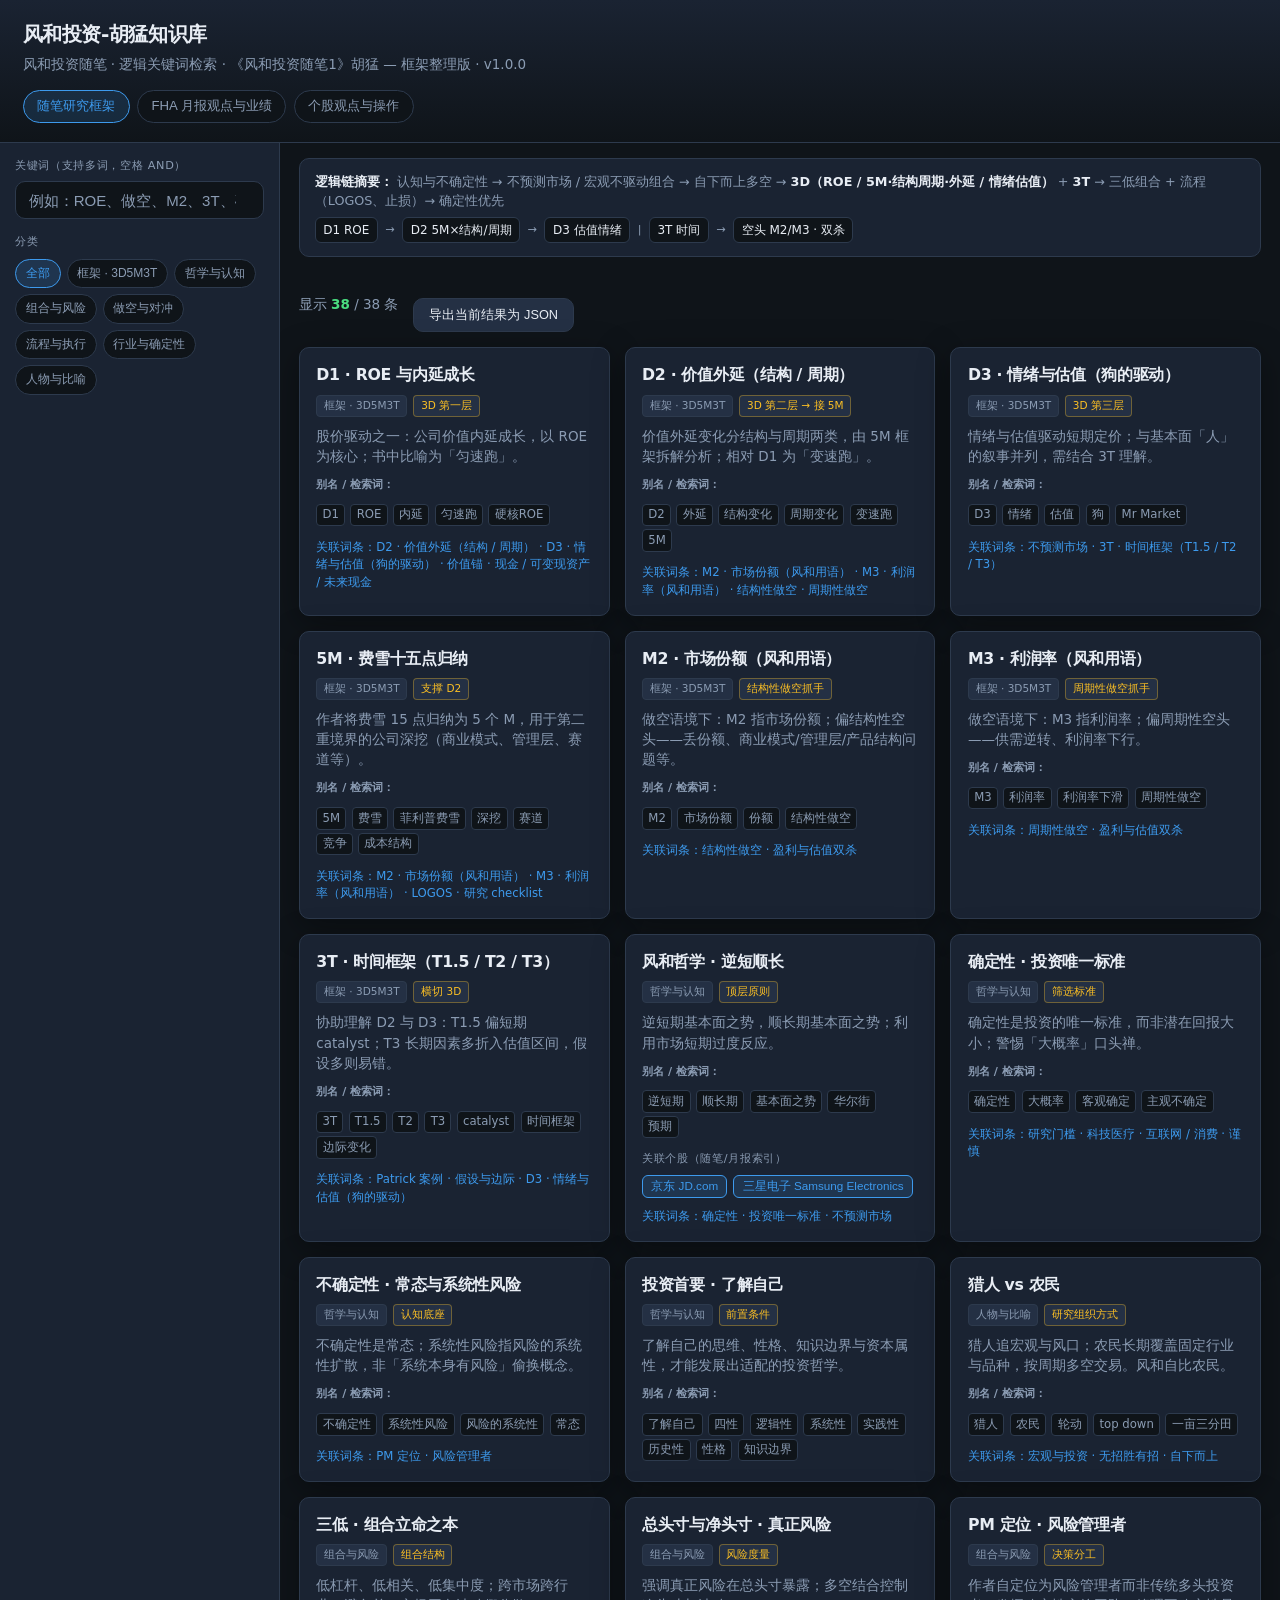
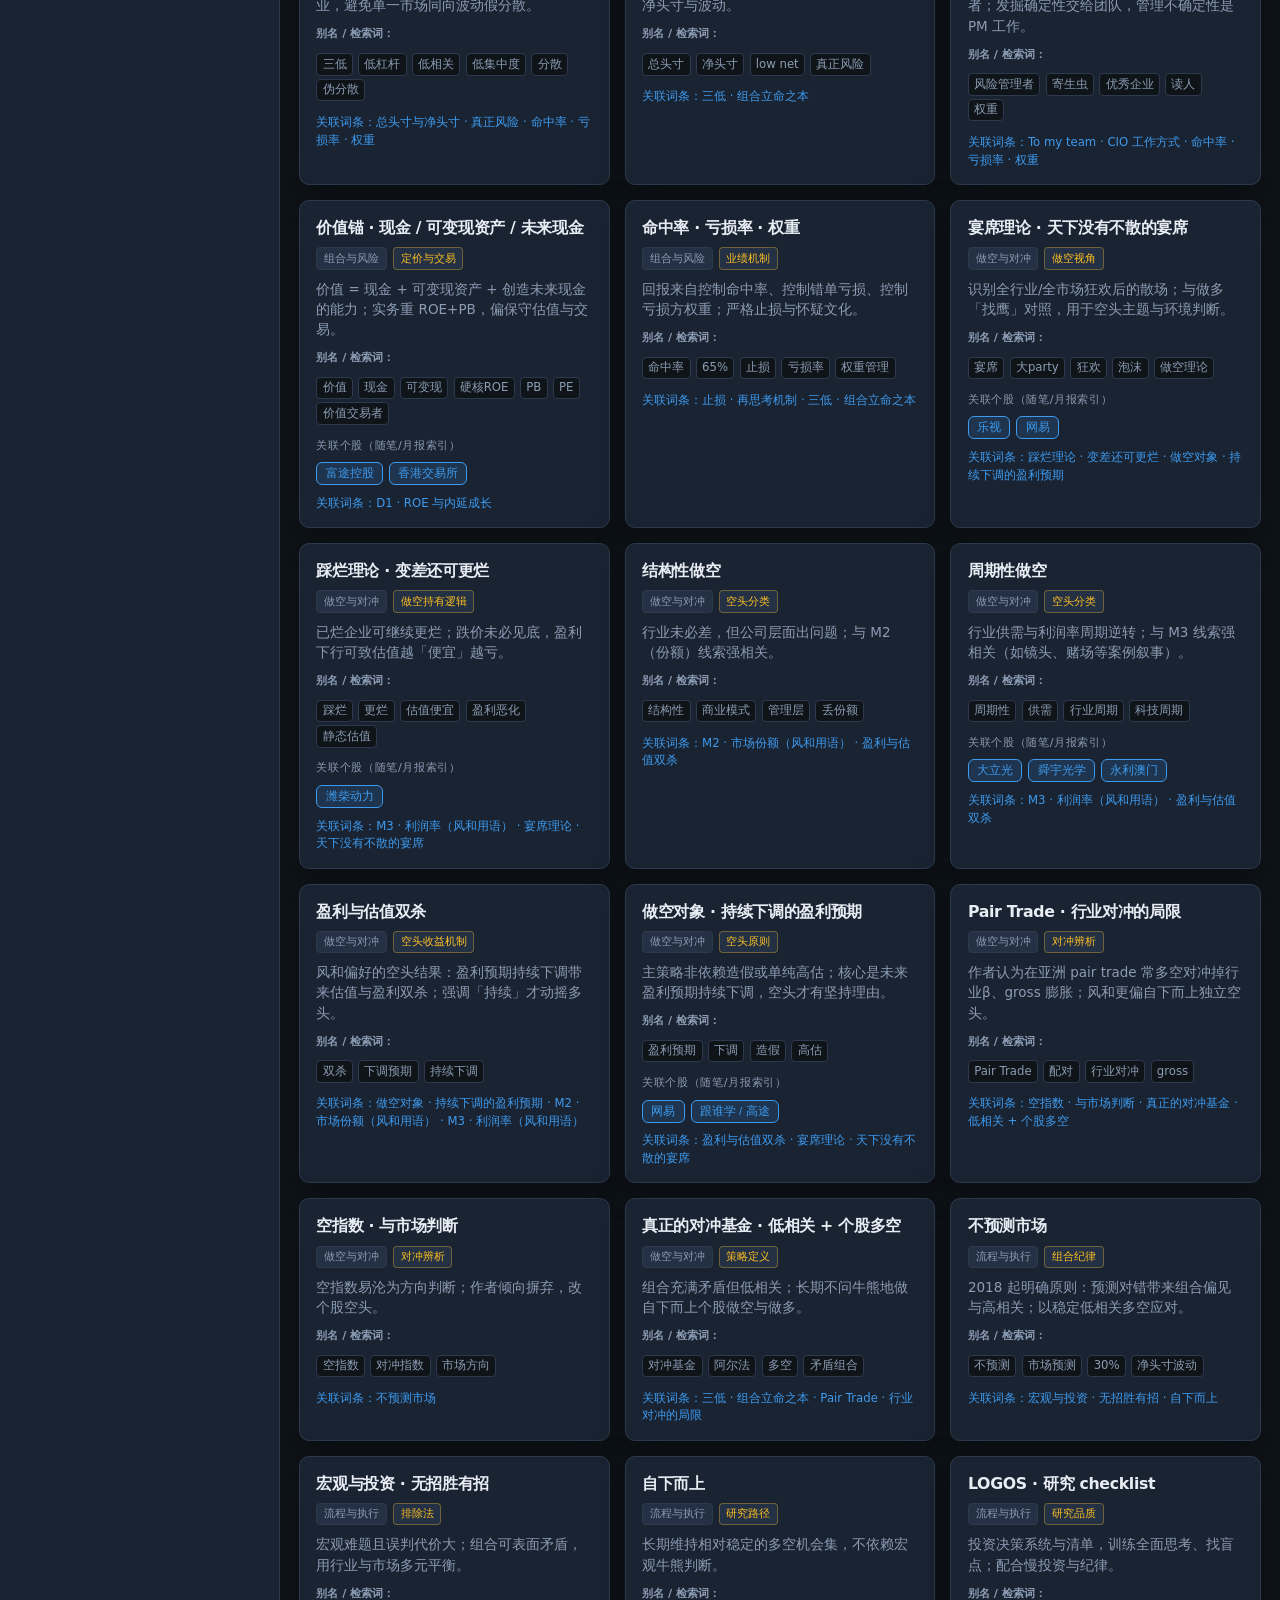
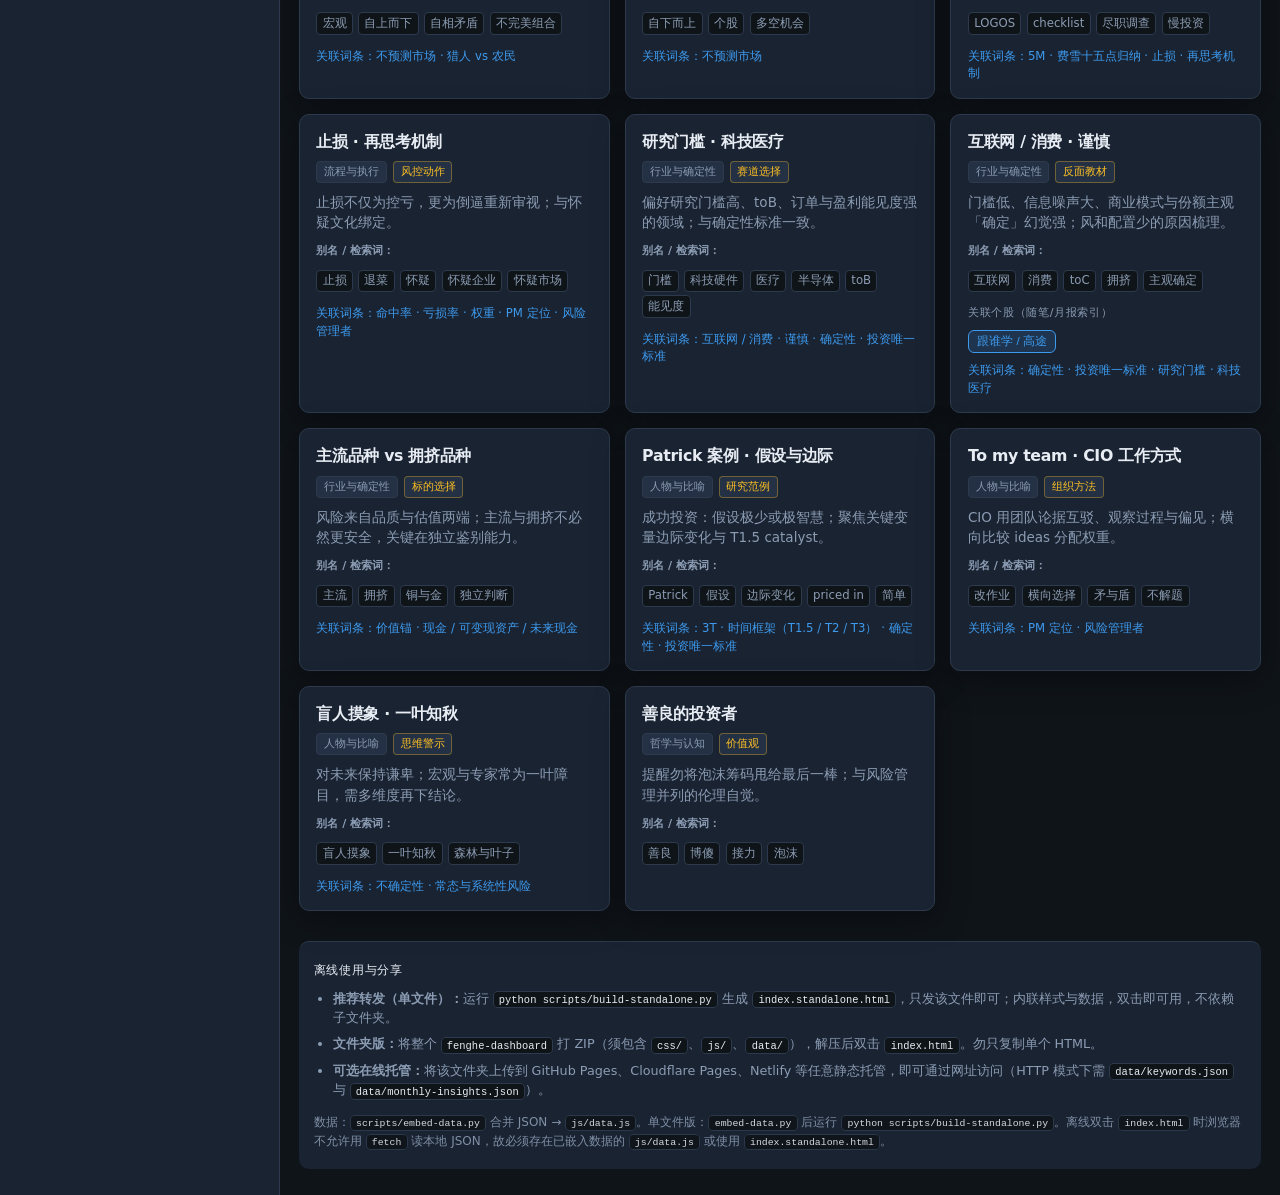
==== index.standalone.html @ e258abc2 "首次发布网页" ====
<!DOCTYPE html>
<html lang="zh-CN">
  <head>
    <meta charset="utf-8" />
    <meta name="viewport" content="width=device-width, initial-scale=1" />
    <title>风和投资-胡猛知识库</title>
    <style id="kb-critical-fallback">
      /* 不依赖 dashboard.css：资源缺失时仍能显示告警 */
      #kb-asset-warning {
        display: none;
        box-sizing: border-box;
        margin: 0;
        padding: 12px 16px;
        background: #fef2f2;
        border-bottom: 2px solid #ef4444;
        color: #111;
        font: 14px/1.55 system-ui, -apple-system, sans-serif;
      }
      #kb-asset-warning.show {
        display: block;
      }
      #kb-asset-warning code {
        background: #fee2e2;
        padding: 0 4px;
        border-radius: 3px;
        font-size: 0.92em;
      }
    </style>
    <style>
:root {
  --bg: #0f1419;
  --surface: #1a2332;
  --surface2: #243044;
  --border: #2d3a4d;
  --text: #e8edf4;
  --muted: #8b9cb3;
  --accent: #3d9aed;
  --accent-dim: rgba(61, 154, 237, 0.15);
  --good: #4ade80;
  --warn: #fbbf24;
  --font: "Segoe UI", system-ui, -apple-system, sans-serif;
  --radius: 10px;
  --shadow: 0 8px 32px rgba(0, 0, 0, 0.35);
}

*,
*::before,
*::after {
  box-sizing: border-box;
}

html {
  font-size: 15px;
}

body {
  margin: 0;
  min-height: 100vh;
  font-family: var(--font);
  background: var(--bg);
  color: var(--text);
  line-height: 1.5;
}

a {
  color: var(--accent);
  text-decoration: none;
}
a:hover {
  text-decoration: underline;
}

.hidden {
  display: none !important;
}

.app-header {
  padding: 1.25rem 1.5rem;
  border-bottom: 1px solid var(--border);
  background: linear-gradient(180deg, var(--surface) 0%, var(--bg) 100%);
}

.app-header h1 {
  margin: 0 0 0.35rem;
  font-size: 1.35rem;
  font-weight: 600;
  letter-spacing: -0.02em;
}

.app-header .subtitle {
  margin: 0;
  font-size: 0.9rem;
  color: var(--muted);
}

.view-tabs {
  display: flex;
  flex-wrap: wrap;
  gap: 0.5rem;
  margin-top: 1rem;
}

.view-tab {
  padding: 0.45rem 0.9rem;
  font-size: 0.88rem;
  border-radius: 999px;
  border: 1px solid var(--border);
  background: var(--bg);
  color: var(--muted);
  cursor: pointer;
  transition: border-color 0.15s, color 0.15s, background 0.15s;
}

.view-tab:hover {
  border-color: var(--accent);
  color: var(--text);
}

.view-tab.active {
  background: var(--accent-dim);
  border-color: var(--accent);
  color: var(--accent);
}

.layout {
  display: grid;
  grid-template-columns: minmax(240px, 280px) 1fr;
  grid-template-rows: auto 1fr;
  min-height: calc(100vh - 88px);
}

@media (max-width: 900px) {
  .layout {
    grid-template-columns: 1fr;
  }
}

.sidebar {
  padding: 1rem 1rem 1.5rem;
  border-right: 1px solid var(--border);
  background: var(--surface);
}

@media (max-width: 900px) {
  .sidebar {
    border-right: none;
    border-bottom: 1px solid var(--border);
  }
}

.search-wrap {
  margin-bottom: 1rem;
}

.search-wrap label {
  display: block;
  font-size: 0.75rem;
  text-transform: uppercase;
  letter-spacing: 0.06em;
  color: var(--muted);
  margin-bottom: 0.4rem;
}

input[type="search"] {
  width: 100%;
  padding: 0.65rem 0.85rem;
  border-radius: var(--radius);
  border: 1px solid var(--border);
  background: var(--bg);
  color: var(--text);
  font-size: 1rem;
}

input[type="search"]::placeholder {
  color: var(--muted);
}

input[type="search"]:focus {
  outline: none;
  border-color: var(--accent);
  box-shadow: 0 0 0 3px var(--accent-dim);
}

.category-label {
  font-size: 0.75rem;
  text-transform: uppercase;
  letter-spacing: 0.06em;
  color: var(--muted);
  margin: 0.5rem 0 0.5rem;
}

.category-chips {
  display: flex;
  flex-wrap: wrap;
  gap: 0.4rem;
}

.chip {
  display: inline-flex;
  align-items: center;
  padding: 0.35rem 0.65rem;
  border-radius: 999px;
  font-size: 0.8rem;
  border: 1px solid var(--border);
  background: var(--bg);
  color: var(--muted);
  cursor: pointer;
  transition: background 0.15s, border-color 0.15s, color 0.15s;
}

.chip:hover {
  border-color: var(--accent);
  color: var(--text);
}

.chip.active {
  background: var(--accent-dim);
  border-color: var(--accent);
  color: var(--accent);
}

.main {
  padding: 1rem 1.25rem 2rem;
  overflow: auto;
}

.logic-strip {
  margin-bottom: 1.25rem;
  padding: 0.85rem 1rem;
  background: var(--surface);
  border: 1px solid var(--border);
  border-radius: var(--radius);
  font-size: 0.85rem;
  color: var(--muted);
}

.logic-strip strong {
  color: var(--text);
  font-weight: 600;
}

.logic-flow {
  display: flex;
  flex-wrap: wrap;
  align-items: center;
  gap: 0.35rem 0.5rem;
  margin-top: 0.5rem;
}

.logic-flow .flow-item {
  padding: 0.2rem 0.5rem;
  background: var(--bg);
  border-radius: 6px;
  font-size: 0.8rem;
  color: var(--text);
  border: 1px solid var(--border);
}

.logic-flow .arrow {
  color: var(--muted);
  font-size: 0.75rem;
}

.stats-bar {
  display: flex;
  flex-wrap: wrap;
  gap: 1rem;
  align-items: center;
  margin-bottom: 1rem;
  font-size: 0.9rem;
  color: var(--muted);
}

.stats-bar .count {
  color: var(--good);
  font-weight: 600;
}

.card-grid {
  display: grid;
  grid-template-columns: repeat(auto-fill, minmax(300px, 1fr));
  gap: 1rem;
}

.card {
  background: var(--surface);
  border: 1px solid var(--border);
  border-radius: var(--radius);
  padding: 1rem 1.1rem;
  box-shadow: var(--shadow);
  transition: border-color 0.15s;
}

.card:hover {
  border-color: #3d4f66;
}

.card h2 {
  margin: 0 0 0.5rem;
  font-size: 1.05rem;
  font-weight: 600;
  letter-spacing: -0.02em;
}

.card .meta-row {
  display: flex;
  flex-wrap: wrap;
  gap: 0.4rem;
  margin-bottom: 0.6rem;
}

.badge {
  font-size: 0.7rem;
  padding: 0.15rem 0.45rem;
  border-radius: 4px;
  background: var(--surface2);
  color: var(--muted);
  border: 1px solid var(--border);
}

.badge.logic {
  color: var(--warn);
  border-color: rgba(251, 191, 36, 0.35);
}

.card p.summary {
  margin: 0;
  font-size: 0.9rem;
  color: var(--muted);
}

.card .aliases {
  margin-top: 0.65rem;
  font-size: 0.78rem;
  color: var(--muted);
}

.card .aliases span {
  display: inline-block;
  margin-right: 0.35rem;
  margin-bottom: 0.2rem;
  padding: 0.1rem 0.35rem;
  background: var(--bg);
  border-radius: 4px;
  border: 1px solid var(--border);
}

.card .see-also {
  margin-top: 0.65rem;
  font-size: 0.78rem;
  color: var(--accent);
}

.card mark {
  background: rgba(61, 154, 237, 0.35);
  color: inherit;
  padding: 0 0.1rem;
}

.empty-state {
  padding: 2rem;
  text-align: center;
  color: var(--muted);
  border: 1px dashed var(--border);
  border-radius: var(--radius);
}

.footer-actions {
  margin-top: 1.5rem;
  display: flex;
  flex-wrap: wrap;
  gap: 0.75rem;
  align-items: center;
}

button.export {
  padding: 0.5rem 1rem;
  font-size: 0.85rem;
  border-radius: var(--radius);
  border: 1px solid var(--border);
  background: var(--surface2);
  color: var(--text);
  cursor: pointer;
}

button.export:hover {
  border-color: var(--accent);
  color: var(--accent);
}

.site-footer {
  margin-top: 2rem;
  padding: 1.25rem 1rem;
  border-top: 1px solid var(--border);
  border-radius: var(--radius);
  background: var(--surface);
  font-size: 0.85rem;
  color: var(--muted);
}

.site-footer-title {
  margin: 0 0 0.65rem;
  font-size: 0.8rem;
  text-transform: uppercase;
  letter-spacing: 0.06em;
  color: var(--text);
}

.site-footer-list {
  margin: 0 0 0.85rem;
  padding-left: 1.25rem;
}

.site-footer-list li {
  margin-bottom: 0.45rem;
}

.site-footer code {
  font-size: 0.82em;
  padding: 0.1rem 0.35rem;
  background: var(--bg);
  border-radius: 4px;
  border: 1px solid var(--border);
  color: var(--text);
}

.site-footer-meta {
  margin: 0;
  font-size: 0.8rem;
  opacity: 0.9;
}

.monthly-intro {
  margin-bottom: 1rem;
  padding: 1rem 1.1rem;
  background: var(--surface);
  border: 1px solid var(--border);
  border-radius: var(--radius);
  font-size: 0.9rem;
  color: var(--muted);
}

.monthly-intro-lead {
  margin: 0 0 0.5rem;
  color: var(--text);
}

.monthly-intro-note {
  margin: 0;
  font-size: 0.85rem;
}

.monthly-table-wrap {
  overflow-x: auto;
  margin-bottom: 1rem;
  border-radius: var(--radius);
  border: 1px solid var(--border);
}

.monthly-table {
  width: 100%;
  border-collapse: collapse;
  font-size: 0.82rem;
}

.monthly-table th,
.monthly-table td {
  padding: 0.5rem 0.65rem;
  text-align: right;
  border-bottom: 1px solid var(--border);
}

.monthly-table th:first-child,
.monthly-table td:first-child {
  text-align: left;
}

.monthly-table thead th {
  background: var(--surface2);
  color: var(--muted);
  font-weight: 600;
}

.monthly-table tbody tr:hover {
  background: rgba(61, 154, 237, 0.06);
}

.monthly-metrics .badge {
  font-size: 0.72rem;
}

.monthly-themes {
  margin: 0;
  padding-left: 1.2rem;
  font-size: 0.88rem;
  color: var(--muted);
}

.monthly-themes li {
  margin-bottom: 0.35rem;
}

.bridge-row {
  display: flex;
  flex-wrap: wrap;
  gap: 0.4rem;
}

.bridge-chip {
  padding: 0.25rem 0.55rem;
  font-size: 0.78rem;
  border-radius: 999px;
  border: 1px dashed var(--border);
  background: var(--bg);
  color: var(--accent);
  cursor: pointer;
}

.bridge-chip:hover {
  border-color: var(--accent);
  border-style: solid;
}

.muted {
  color: var(--muted);
}

.stock-list {
  display: flex;
  flex-direction: column;
  gap: 0.35rem;
  max-height: min(70vh, 520px);
  overflow-y: auto;
  padding-right: 0.25rem;
}

.stock-list-item {
  display: flex;
  justify-content: space-between;
  align-items: center;
  width: 100%;
  text-align: left;
  padding: 0.5rem 0.65rem;
  border-radius: var(--radius);
  border: 1px solid var(--border);
  background: var(--bg);
  color: var(--text);
  font-size: 0.86rem;
  cursor: pointer;
  transition: border-color 0.15s, background 0.15s;
}

.stock-list-item:hover {
  border-color: var(--accent);
}

.stock-list-item-active {
  border-color: var(--accent);
  background: var(--accent-dim);
}

.stock-list-name {
  font-weight: 500;
}

.stock-list-meta {
  font-size: 0.75rem;
  color: var(--muted);
}

.stock-mini-row {
  display: flex;
  flex-wrap: wrap;
  gap: 0.4rem;
}

.stock-mini-chip {
  padding: 0.2rem 0.5rem;
  font-size: 0.78rem;
  border-radius: 6px;
  border: 1px solid var(--border);
  background: var(--surface2);
  color: var(--good);
  cursor: pointer;
}

.stock-mini-chip:hover {
  border-color: var(--good);
}

.stock-detail {
  margin-top: 0.5rem;
}

.stock-detail-head {
  margin-bottom: 1rem;
}

.stock-detail-title {
  margin: 0 0 0.35rem;
  font-size: 1.2rem;
}

.stock-detail-sub {
  margin: 0.15rem 0;
  font-size: 0.85rem;
}

.stock-timeline-table td {
  vertical-align: top;
}

.stock-td-quote {
  text-align: left;
  max-width: 32rem;
  vertical-align: top;
}

.stock-quote {
  margin: 0;
  padding: 0.35rem 0 0.35rem 0.75rem;
  border-left: 3px solid var(--accent);
  font-size: 0.88rem;
  line-height: 1.55;
  color: var(--text);
}

.stance-tag {
  font-size: 0.72rem;
  padding: 0.15rem 0.4rem;
  border-radius: 4px;
  text-transform: lowercase;
}

.stance-long {
  background: rgba(74, 222, 128, 0.12);
  color: var(--good);
  border: 1px solid rgba(74, 222, 128, 0.35);
}

.stance-short {
  background: rgba(248, 113, 113, 0.12);
  color: #f87171;
  border: 1px solid rgba(248, 113, 113, 0.35);
}

.stance-other {
  background: var(--surface2);
  color: var(--muted);
  border: 1px solid var(--border);
}

button.linkish {
  background: none;
  border: none;
  padding: 0;
  color: var(--accent);
  cursor: pointer;
  font-size: inherit;
  text-decoration: underline;
  text-underline-offset: 2px;
}

button.linkish:hover {
  color: var(--text);
}

/* 月报：MTD / YTD 图表 */
.monthly-chart-wrap {
  margin: 1rem 0 1.25rem;
  padding: 1rem 1.1rem;
  border-radius: 10px;
  border: 1px solid var(--border);
  background: var(--surface2);
}

.chart-section .chart-title {
  margin: 0 0 0.5rem;
  font-size: 0.92rem;
  font-weight: 600;
  color: var(--text);
}

.chart-section .chart-title:not(:first-child) {
  margin-top: 1.25rem;
}

.mtd-highlight-strip {
  display: flex;
  flex-wrap: wrap;
  gap: 0.65rem 1.25rem;
  font-size: 0.8rem;
  color: var(--muted);
  margin-bottom: 0.65rem;
}

.mtd-highlight-strip strong {
  color: var(--text);
  font-weight: 600;
}

.mtd-chart-row {
  display: flex;
  align-items: flex-end;
  gap: 4px;
  min-height: 120px;
  padding: 0.25rem 0;
}

.mtd-bar-col {
  flex: 1;
  min-width: 0;
  display: flex;
  flex-direction: column;
  align-items: center;
  gap: 0.35rem;
}

.mtd-bar-inner {
  width: 100%;
  max-width: 22px;
  height: 88px;
  margin: 0 auto;
  display: flex;
  flex-direction: column;
  justify-content: flex-end;
  border-radius: 4px;
  background: var(--surface);
  border: 1px solid var(--border);
}

.mtd-bar {
  width: 100%;
  min-height: 2px;
  border-radius: 3px;
}

.mtd-bar.pos {
  background: linear-gradient(180deg, var(--good), rgba(74, 222, 128, 0.55));
}

.mtd-bar.neg {
  background: linear-gradient(180deg, #f87171, rgba(248, 113, 113, 0.55));
}

.mtd-bar-label {
  font-size: 0.65rem;
  color: var(--muted);
  text-align: center;
  line-height: 1.2;
}

.ytd-chart-svg-wrap {
  margin-top: 0.35rem;
}

.ytd-svg {
  width: 100%;
  height: 72px;
  display: block;
}

.ytd-x-labels {
  display: flex;
  justify-content: space-between;
  gap: 0.15rem;
  font-size: 0.62rem;
  color: var(--muted);
  margin-top: 0.25rem;
}

.ytd-x-labels span {
  flex: 1;
  min-width: 0;
  text-align: center;
  overflow: hidden;
  text-overflow: ellipsis;
}

/* 随笔卡片 → 个股 */
.fw-stock-chip {
  padding: 0.2rem 0.55rem;
  font-size: 0.78rem;
  border-radius: 6px;
  border: 1px solid var(--accent);
  background: var(--accent-dim);
  color: var(--accent);
  cursor: pointer;
}

.fw-stock-chip:hover {
  border-color: var(--text);
  color: var(--text);
}

/* 个股表 → 框架词条 */
.kw-open-chip {
  display: inline-block;
  margin: 0.15rem 0.35rem 0 0;
  padding: 0.12rem 0.45rem;
  font-size: 0.72rem;
  border-radius: 4px;
  border: 1px solid var(--border);
  background: var(--surface);
  color: var(--accent);
  cursor: pointer;
}

.kw-open-chip:hover {
  border-color: var(--accent);
}

.stock-td-kw {
  max-width: 14rem;
  vertical-align: top;
}

</style>
  </head>
  <body>
    <div id="kb-asset-warning" role="alert" hidden>
      <strong>无法加载样式或数据。</strong>
      常见原因：① 只复制了单个 HTML，未带上同级的 <code>css/</code>、<code>js/</code> 文件夹；② ZIP 未完整解压或路径被移动。
      请把<strong>整个</strong>知识库文件夹解压到本地，再双击其中的 <code>index.html</code>。
      若需「单文件」转发，请使用同目录下的 <code>index.standalone.html</code>（生成方式见页脚说明）。
    </div>
    <header class="app-header">
      <h1 id="meta-title">风和投资-胡猛知识库</h1>
      <p class="subtitle" id="meta-subtitle"></p>
      <nav class="view-tabs" id="view-tabs" aria-label="视图切换">
        <button type="button" class="view-tab active" data-view="framework" aria-selected="true">
          随笔研究框架
        </button>
        <button type="button" class="view-tab" data-view="monthly" aria-selected="false">
          FHA 月报观点与业绩
        </button>
        <button type="button" class="view-tab" data-view="stocks" aria-selected="false">
          个股观点与操作
        </button>
      </nav>
    </header>

    <div class="layout">
      <aside class="sidebar" id="sidebar-framework" aria-label="框架筛选">
        <div class="search-wrap">
          <label for="search">关键词（支持多词，空格 AND）</label>
          <input
            id="search"
            type="search"
            placeholder="例如：ROE、做空、M2、3T、确定性…"
            autocomplete="off"
          />
        </div>
        <p class="category-label">分类</p>
        <div id="category-chips" class="category-chips"></div>
      </aside>

      <aside class="sidebar hidden" id="sidebar-monthly" aria-label="月报筛选">
        <div class="search-wrap">
          <label for="search-monthly">检索月报（观点 / 业绩 / 对照标签）</label>
          <input
            id="search-monthly"
            type="search"
            placeholder="例如：止损、AI、gross、3D、恒瑞…"
            autocomplete="off"
          />
        </div>
        <p class="category-label">年份</p>
        <div id="year-chips" class="category-chips"></div>
      </aside>

      <aside class="sidebar hidden" id="sidebar-stocks" aria-label="个股筛选">
        <div class="search-wrap">
          <label for="search-stock">检索个股（名称 / 代码 / 别名）</label>
          <input
            id="search-stock"
            type="search"
            placeholder="例如：恒瑞、三星、600276、ALGN…"
            autocomplete="off"
          />
        </div>
        <p class="category-label">标的列表</p>
        <div id="stock-list" class="stock-list" role="listbox" aria-label="个股列表"></div>
      </aside>

      <main class="main">
        <div id="panel-framework">
        <div class="logic-strip" role="region" aria-label="逻辑链摘要">
          <strong>逻辑链摘要：</strong>
          认知与不确定性 → 不预测市场 / 宏观不驱动组合 → 自下而上多空 →
          <strong>3D（ROE / 5M·结构周期·外延 / 情绪估值）</strong> +
          <strong>3T</strong> → 三低组合 + 流程（LOGOS、止损）→ 确定性优先
          <div class="logic-flow" aria-hidden="true">
            <span class="flow-item">D1 ROE</span>
            <span class="arrow">→</span>
            <span class="flow-item">D2 5M×结构/周期</span>
            <span class="arrow">→</span>
            <span class="flow-item">D3 估值情绪</span>
            <span class="arrow">|</span>
            <span class="flow-item">3T 时间</span>
            <span class="arrow">→</span>
            <span class="flow-item">空头 M2/M3 · 双杀</span>
          </div>
        </div>

        <div class="stats-bar">
          <span>显示 <span class="count" id="stat-count">0</span> / <span id="stat-total">0</span> 条</span>
          <div class="footer-actions">
            <button type="button" class="export" id="export-json">导出当前结果为 JSON</button>
          </div>
        </div>

        <div id="card-grid" class="card-grid"></div>
        </div>

        <div id="panel-monthly" class="hidden">
          <div class="monthly-intro" id="monthly-intro"></div>
          <div id="monthly-chart-wrap" class="monthly-chart-wrap" aria-label="月度收益图表"></div>
          <div class="monthly-table-wrap">
            <table class="monthly-table" id="monthly-table" aria-label="月度业绩一览">
              <thead>
                <tr>
                  <th>期间</th>
                  <th>MTD</th>
                  <th>YTD</th>
                  <th>TTM</th>
                  <th>杠杆</th>
                  <th>AUM (US$m)</th>
                </tr>
              </thead>
              <tbody id="monthly-table-body"></tbody>
            </table>
          </div>
          <div class="stats-bar">
            <span>月报 <span class="count" id="monthly-stat-count">0</span> / <span id="monthly-stat-total">0</span> 期</span>
            <div class="footer-actions">
              <button type="button" class="export" id="export-monthly-json">导出当前筛选月报 JSON</button>
            </div>
          </div>
          <div id="monthly-card-grid" class="card-grid monthly-card-grid"></div>
        </div>

        <div id="panel-stocks" class="hidden">
          <div class="stock-panel-intro" id="stock-panel-intro"></div>
          <div class="stats-bar">
            <span>已选标的的历史表述 <span class="count" id="stock-mention-count">0</span> 条</span>
            <div class="footer-actions">
              <button type="button" class="export" id="export-stock-json">导出当前个股 JSON</button>
            </div>
          </div>
          <div id="stock-detail" class="stock-detail"></div>
        </div>

        <footer class="site-footer" id="site-footer">
          <p class="site-footer-title">离线使用与分享</p>
          <ul class="site-footer-list">
            <li><strong>推荐转发（单文件）：</strong>运行 <code>python scripts/build-standalone.py</code> 生成 <code>index.standalone.html</code>，只发该文件即可；内联样式与数据，双击即可用，不依赖子文件夹。</li>
            <li><strong>文件夹版：</strong>将整个 <code>fenghe-dashboard</code> 打 ZIP（须包含 <code>css/</code>、<code>js/</code>、<code>data/</code>），解压后双击 <code>index.html</code>。勿只复制单个 HTML。</li>
            <li><strong>可选在线托管：</strong>将该文件夹上传到 GitHub Pages、Cloudflare Pages、Netlify 等任意静态托管，即可通过网址访问（HTTP 模式下需 <code>data/keywords.json</code> 与 <code>data/monthly-insights.json</code>）。</li>
          </ul>
          <p class="site-footer-meta">数据：<code>scripts/embed-data.py</code> 合并 JSON → <code>js/data.js</code>。单文件版：<code>embed-data.py</code> 后运行 <code>python scripts/build-standalone.py</code>。离线双击 <code>index.html</code> 时浏览器不允许用 <code>fetch</code> 读本地 JSON，故必须存在已嵌入数据的 <code>js/data.js</code> 或使用 <code>index.standalone.html</code>。</p>
        </footer>
      </main>
    </div>

    <script>
window.__FENGHE_KB__ = {
  "meta": {
    "title": "风和投资随笔 · 逻辑关键词检索",
    "source": "《风和投资随笔1》胡猛 — 框架整理版",
    "version": "1.0.0"
  },
  "categories": [
    {
      "id": "frame-3d5m3t",
      "label": "框架 · 3D5M3T",
      "order": 1
    },
    {
      "id": "philosophy",
      "label": "哲学与认知",
      "order": 2
    },
    {
      "id": "portfolio",
      "label": "组合与风险",
      "order": 3
    },
    {
      "id": "short",
      "label": "做空与对冲",
      "order": 4
    },
    {
      "id": "process",
      "label": "流程与执行",
      "order": 5
    },
    {
      "id": "sector",
      "label": "行业与确定性",
      "order": 6
    },
    {
      "id": "metaphor",
      "label": "人物与比喻",
      "order": 7
    }
  ],
  "entries": [
    {
      "id": "d1",
      "category": "frame-3d5m3t",
      "title": "D1 · ROE 与内延成长",
      "aliases": [
        "D1",
        "ROE",
        "内延",
        "匀速跑",
        "硬核ROE"
      ],
      "tags": [
        "3D",
        "基本面",
        "价值"
      ],
      "summary": "股价驱动之一：公司价值内延成长，以 ROE 为核心；书中比喻为「匀速跑」。",
      "logicRole": "3D 第一层",
      "seeAlso": [
        "d2",
        "d3",
        "value-anchor"
      ]
    },
    {
      "id": "d2",
      "category": "frame-3d5m3t",
      "title": "D2 · 价值外延（结构 / 周期）",
      "aliases": [
        "D2",
        "外延",
        "结构变化",
        "周期变化",
        "变速跑",
        "5M"
      ],
      "tags": [
        "3D",
        "5M",
        "边际"
      ],
      "summary": "价值外延变化分结构与周期两类，由 5M 框架拆解分析；相对 D1 为「变速跑」。",
      "logicRole": "3D 第二层 → 接 5M",
      "seeAlso": [
        "m2-share",
        "m3-margin",
        "structural-short",
        "cyclical-short"
      ]
    },
    {
      "id": "d3",
      "category": "frame-3d5m3t",
      "title": "D3 · 情绪与估值（狗的驱动）",
      "aliases": [
        "D3",
        "情绪",
        "估值",
        "狗",
        "Mr Market"
      ],
      "tags": [
        "3D",
        "市场",
        "定价"
      ],
      "summary": "情绪与估值驱动短期定价；与基本面「人」的叙事并列，需结合 3T 理解。",
      "logicRole": "3D 第三层",
      "seeAlso": [
        "no-predict-market",
        "t-framework"
      ]
    },
    {
      "id": "5m-fisher",
      "category": "frame-3d5m3t",
      "title": "5M · 费雪十五点归纳",
      "aliases": [
        "5M",
        "费雪",
        "菲利普费雪",
        "深挖",
        "赛道",
        "竞争",
        "成本结构"
      ],
      "tags": [
        "5M",
        "研究深度"
      ],
      "summary": "作者将费雪 15 点归纳为 5 个 M，用于第二重境界的公司深挖（商业模式、管理层、赛道等）。",
      "logicRole": "支撑 D2",
      "seeAlso": [
        "m2-share",
        "m3-margin",
        "logos"
      ]
    },
    {
      "id": "m2-share",
      "category": "frame-3d5m3t",
      "title": "M2 · 市场份额（风和用语）",
      "aliases": [
        "M2",
        "市场份额",
        "份额",
        "结构性做空"
      ],
      "tags": [
        "5M",
        "做空",
        "结构"
      ],
      "summary": "做空语境下：M2 指市场份额；偏结构性空头——丢份额、商业模式/管理层/产品结构问题等。",
      "logicRole": "结构性做空抓手",
      "seeAlso": [
        "structural-short",
        "dual-kill"
      ]
    },
    {
      "id": "m3-margin",
      "category": "frame-3d5m3t",
      "title": "M3 · 利润率（风和用语）",
      "aliases": [
        "M3",
        "利润率",
        "利润率下滑",
        "周期性做空"
      ],
      "tags": [
        "5M",
        "做空",
        "周期"
      ],
      "summary": "做空语境下：M3 指利润率；偏周期性空头——供需逆转、利润率下行。",
      "logicRole": "周期性做空抓手",
      "seeAlso": [
        "cyclical-short",
        "dual-kill"
      ]
    },
    {
      "id": "t-framework",
      "category": "frame-3d5m3t",
      "title": "3T · 时间框架（T1.5 / T2 / T3）",
      "aliases": [
        "3T",
        "T1.5",
        "T2",
        "T3",
        "catalyst",
        "时间框架",
        "边际变化"
      ],
      "tags": [
        "时间",
        "假设"
      ],
      "summary": "协助理解 D2 与 D3：T1.5 偏短期 catalyst；T3 长期因素多折入估值区间，假设多则易错。",
      "logicRole": "横切 3D",
      "seeAlso": [
        "patrick",
        "d3"
      ]
    },
    {
      "id": "fenghe-philosophy",
      "category": "philosophy",
      "title": "风和哲学 · 逆短顺长",
      "aliases": [
        "逆短期",
        "顺长期",
        "基本面之势",
        "华尔街",
        "预期"
      ],
      "tags": [
        "总纲"
      ],
      "summary": "逆短期基本面之势，顺长期基本面之势；利用市场短期过度反应。",
      "logicRole": "顶层原则",
      "seeAlso": [
        "certainty",
        "no-predict-market"
      ],
      "relatedStockIds": [
        "jd",
        "samsung-elec"
      ]
    },
    {
      "id": "certainty",
      "category": "philosophy",
      "title": "确定性 · 投资唯一标准",
      "aliases": [
        "确定性",
        "大概率",
        "客观确定",
        "主观不确定"
      ],
      "tags": [
        "认知",
        "标准"
      ],
      "summary": "确定性是投资的唯一标准，而非潜在回报大小；警惕「大概率」口头禅。",
      "logicRole": "筛选标准",
      "seeAlso": [
        "barrier",
        "internet-caution"
      ]
    },
    {
      "id": "uncertainty",
      "category": "philosophy",
      "title": "不确定性 · 常态与系统性风险",
      "aliases": [
        "不确定性",
        "系统性风险",
        "风险的系统性",
        "常态"
      ],
      "tags": [
        "风险",
        "宏观"
      ],
      "summary": "不确定性是常态；系统性风险指风险的系统性扩散，非「系统本身有风险」偷换概念。",
      "logicRole": "认知底座",
      "seeAlso": [
        "pm-risk-manager"
      ]
    },
    {
      "id": "know-yourself",
      "category": "philosophy",
      "title": "投资首要 · 了解自己",
      "aliases": [
        "了解自己",
        "四性",
        "逻辑性",
        "系统性",
        "实践性",
        "历史性",
        "性格",
        "知识边界"
      ],
      "tags": [
        "投资者适配"
      ],
      "summary": "了解自己的思维、性格、知识边界与资本属性，才能发展出适配的投资哲学。",
      "logicRole": "前置条件",
      "seeAlso": []
    },
    {
      "id": "hunter-farmer",
      "category": "metaphor",
      "title": "猎人 vs 农民",
      "aliases": [
        "猎人",
        "农民",
        "轮动",
        "top down",
        "一亩三分田"
      ],
      "tags": [
        "方法论",
        "亚洲市场"
      ],
      "summary": "猎人追宏观与风口；农民长期覆盖固定行业与品种，按周期多空交易。风和自比农民。",
      "logicRole": "研究组织方式",
      "seeAlso": [
        "no-macro",
        "bottom-up"
      ]
    },
    {
      "id": "three-low",
      "category": "portfolio",
      "title": "三低 · 组合立命之本",
      "aliases": [
        "三低",
        "低杠杆",
        "低相关",
        "低集中度",
        "分散",
        "伪分散"
      ],
      "tags": [
        "组合",
        "风控"
      ],
      "summary": "低杠杆、低相关、低集中度；跨市场跨行业，避免单一市场同向波动假分散。",
      "logicRole": "组合结构",
      "seeAlso": [
        "gross-net",
        "hit-rate"
      ]
    },
    {
      "id": "gross-net",
      "category": "portfolio",
      "title": "总头寸与净头寸 · 真正风险",
      "aliases": [
        "总头寸",
        "净头寸",
        "low net",
        "真正风险"
      ],
      "tags": [
        "杠杆",
        "风控"
      ],
      "summary": "强调真正风险在总头寸暴露；多空结合控制净头寸与波动。",
      "logicRole": "风险度量",
      "seeAlso": [
        "three-low"
      ]
    },
    {
      "id": "pm-risk-manager",
      "category": "portfolio",
      "title": "PM 定位 · 风险管理者",
      "aliases": [
        "风险管理者",
        "寄生虫",
        "优秀企业",
        "读人",
        "权重"
      ],
      "tags": [
        "组织",
        "角色"
      ],
      "summary": "作者自定位为风险管理者而非传统多头投资者；发掘确定性交给团队，管理不确定性是 PM 工作。",
      "logicRole": "决策分工",
      "seeAlso": [
        "to-team",
        "hit-rate"
      ]
    },
    {
      "id": "value-anchor",
      "category": "portfolio",
      "title": "价值锚 · 现金 / 可变现资产 / 未来现金",
      "aliases": [
        "价值",
        "现金",
        "可变现",
        "硬核ROE",
        "PB",
        "PE",
        "价值交易者"
      ],
      "tags": [
        "估值",
        "ROE"
      ],
      "summary": "价值 = 现金 + 可变现资产 + 创造未来现金的能力；实务重 ROE+PB，偏保守估值与交易。",
      "logicRole": "定价与交易",
      "seeAlso": [
        "d1"
      ],
      "relatedStockIds": [
        "futu",
        "hkex"
      ]
    },
    {
      "id": "hit-rate",
      "category": "portfolio",
      "title": "命中率 · 亏损率 · 权重",
      "aliases": [
        "命中率",
        "65%",
        "止损",
        "亏损率",
        "权重管理"
      ],
      "tags": [
        "业绩拆解"
      ],
      "summary": "回报来自控制命中率、控制错单亏损、控制亏损方权重；严格止损与怀疑文化。",
      "logicRole": "业绩机制",
      "seeAlso": [
        "stop-loss",
        "three-low"
      ]
    },
    {
      "id": "party-theory",
      "category": "short",
      "title": "宴席理论 · 天下没有不散的宴席",
      "aliases": [
        "宴席",
        "大party",
        "狂欢",
        "泡沫",
        "做空理论"
      ],
      "tags": [
        "做空",
        "周期"
      ],
      "summary": "识别全行业/全市场狂欢后的散场；与做多「找鹰」对照，用于空头主题与环境判断。",
      "logicRole": "做空视角",
      "seeAlso": [
        "step-on-bad",
        "short-earnings"
      ],
      "relatedStockIds": [
        "leeco",
        "netease"
      ]
    },
    {
      "id": "step-on-bad",
      "category": "short",
      "title": "踩烂理论 · 变差还可更烂",
      "aliases": [
        "踩烂",
        "更烂",
        "估值便宜",
        "盈利恶化",
        "静态估值"
      ],
      "tags": [
        "做空",
        "估值陷阱"
      ],
      "summary": "已烂企业可继续更烂；跌价未必见底，盈利下行可致估值越「便宜」越亏。",
      "logicRole": "做空持有逻辑",
      "seeAlso": [
        "m3-margin",
        "party-theory"
      ],
      "relatedStockIds": [
        "weichai"
      ]
    },
    {
      "id": "structural-short",
      "category": "short",
      "title": "结构性做空",
      "aliases": [
        "结构性",
        "商业模式",
        "管理层",
        "丢份额"
      ],
      "tags": [
        "做空",
        "M2"
      ],
      "summary": "行业未必差，但公司层面出问题；与 M2（份额）线索强相关。",
      "logicRole": "空头分类",
      "seeAlso": [
        "m2-share",
        "dual-kill"
      ]
    },
    {
      "id": "cyclical-short",
      "category": "short",
      "title": "周期性做空",
      "aliases": [
        "周期性",
        "供需",
        "行业周期",
        "科技周期"
      ],
      "tags": [
        "做空",
        "M3"
      ],
      "summary": "行业供需与利润率周期逆转；与 M3 线索强相关（如镜头、赌场等案例叙事）。",
      "logicRole": "空头分类",
      "seeAlso": [
        "m3-margin",
        "dual-kill"
      ],
      "relatedStockIds": [
        "largan",
        "sunny-optical",
        "wynn-macau"
      ]
    },
    {
      "id": "dual-kill",
      "category": "short",
      "title": "盈利与估值双杀",
      "aliases": [
        "双杀",
        "下调预期",
        "持续下调"
      ],
      "tags": [
        "做空",
        "结果"
      ],
      "summary": "风和偏好的空头结果：盈利预期持续下调带来估值与盈利双杀；强调「持续」才动摇多头。",
      "logicRole": "空头收益机制",
      "seeAlso": [
        "short-earnings",
        "m2-share",
        "m3-margin"
      ]
    },
    {
      "id": "short-earnings",
      "category": "short",
      "title": "做空对象 · 持续下调的盈利预期",
      "aliases": [
        "盈利预期",
        "下调",
        "造假",
        "高估"
      ],
      "tags": [
        "做空",
        "选股"
      ],
      "summary": "主策略非依赖造假或单纯高估；核心是未来盈利预期持续下调，空头才有坚持理由。",
      "logicRole": "空头原则",
      "seeAlso": [
        "dual-kill",
        "party-theory"
      ],
      "relatedStockIds": [
        "netease",
        "gsx"
      ]
    },
    {
      "id": "pair-trade",
      "category": "short",
      "title": "Pair Trade · 行业对冲的局限",
      "aliases": [
        "Pair Trade",
        "配对",
        "行业对冲",
        "gross"
      ],
      "tags": [
        "对冲",
        "亚洲"
      ],
      "summary": "作者认为在亚洲 pair trade 常多空对冲掉行业β、gross 膨胀；风和更偏自下而上独立空头。",
      "logicRole": "对冲辨析",
      "seeAlso": [
        "index-short",
        "true-hedge-fund"
      ]
    },
    {
      "id": "index-short",
      "category": "short",
      "title": "空指数 · 与市场判断",
      "aliases": [
        "空指数",
        "对冲指数",
        "市场方向"
      ],
      "tags": [
        "对冲"
      ],
      "summary": "空指数易沦为方向判断；作者倾向摒弃，改个股空头。",
      "logicRole": "对冲辨析",
      "seeAlso": [
        "no-predict-market"
      ]
    },
    {
      "id": "true-hedge-fund",
      "category": "short",
      "title": "真正的对冲基金 · 低相关 + 个股多空",
      "aliases": [
        "对冲基金",
        "阿尔法",
        "多空",
        "矛盾组合"
      ],
      "tags": [
        "组合哲学"
      ],
      "summary": "组合充满矛盾但低相关；长期不问牛熊地做自下而上个股做空与做多。",
      "logicRole": "策略定义",
      "seeAlso": [
        "three-low",
        "pair-trade"
      ]
    },
    {
      "id": "no-predict-market",
      "category": "process",
      "title": "不预测市场",
      "aliases": [
        "不预测",
        "市场预测",
        "30%",
        "净头寸波动"
      ],
      "tags": [
        "流程",
        "纪律"
      ],
      "summary": "2018 起明确原则：预测对错带来组合偏见与高相关；以稳定低相关多空应对。",
      "logicRole": "组合纪律",
      "seeAlso": [
        "no-macro",
        "bottom-up"
      ]
    },
    {
      "id": "no-macro",
      "category": "process",
      "title": "宏观与投资 · 无招胜有招",
      "aliases": [
        "宏观",
        "自上而下",
        "自相矛盾",
        "不完美组合"
      ],
      "tags": [
        "宏观"
      ],
      "summary": "宏观难题且误判代价大；组合可表面矛盾，用行业与市场多元平衡。",
      "logicRole": "排除法",
      "seeAlso": [
        "no-predict-market",
        "hunter-farmer"
      ]
    },
    {
      "id": "bottom-up",
      "category": "process",
      "title": "自下而上",
      "aliases": [
        "自下而上",
        "个股",
        "多空机会"
      ],
      "tags": [
        "研究"
      ],
      "summary": "长期维持相对稳定的多空机会集，不依赖宏观牛熊判断。",
      "logicRole": "研究路径",
      "seeAlso": [
        "no-predict-market"
      ]
    },
    {
      "id": "logos",
      "category": "process",
      "title": "LOGOS · 研究 checklist",
      "aliases": [
        "LOGOS",
        "checklist",
        "尽职调查",
        "慢投资"
      ],
      "tags": [
        "流程",
        "系统"
      ],
      "summary": "投资决策系统与清单，训练全面思考、找盲点；配合慢投资与纪律。",
      "logicRole": "研究品质",
      "seeAlso": [
        "5m-fisher",
        "stop-loss"
      ]
    },
    {
      "id": "stop-loss",
      "category": "process",
      "title": "止损 · 再思考机制",
      "aliases": [
        "止损",
        "退菜",
        "怀疑",
        "怀疑企业",
        "怀疑市场"
      ],
      "tags": [
        "纪律"
      ],
      "summary": "止损不仅为控亏，更为倒逼重新审视；与怀疑文化绑定。",
      "logicRole": "风控动作",
      "seeAlso": [
        "hit-rate",
        "pm-risk-manager"
      ]
    },
    {
      "id": "barrier",
      "category": "sector",
      "title": "研究门槛 · 科技医疗",
      "aliases": [
        "门槛",
        "科技硬件",
        "医疗",
        "半导体",
        "toB",
        "能见度"
      ],
      "tags": [
        "行业",
        "确定性"
      ],
      "summary": "偏好研究门槛高、toB、订单与盈利能见度强的领域；与确定性标准一致。",
      "logicRole": "赛道选择",
      "seeAlso": [
        "internet-caution",
        "certainty"
      ]
    },
    {
      "id": "internet-caution",
      "category": "sector",
      "title": "互联网 / 消费 · 谨慎",
      "aliases": [
        "互联网",
        "消费",
        "toC",
        "拥挤",
        "主观确定"
      ],
      "tags": [
        "行业",
        "不确定性"
      ],
      "summary": "门槛低、信息噪声大、商业模式与份额主观「确定」幻觉强；风和配置少的原因梳理。",
      "logicRole": "反面教材",
      "seeAlso": [
        "certainty",
        "barrier"
      ],
      "relatedStockIds": [
        "gsx"
      ]
    },
    {
      "id": "mainstream-crowded",
      "category": "sector",
      "title": "主流品种 vs 拥挤品种",
      "aliases": [
        "主流",
        "拥挤",
        "铜与金",
        "独立判断"
      ],
      "tags": [
        "定价",
        "从众"
      ],
      "summary": "风险来自品质与估值两端；主流与拥挤不必然更安全，关键在独立鉴别能力。",
      "logicRole": "标的选择",
      "seeAlso": [
        "value-anchor"
      ]
    },
    {
      "id": "patrick",
      "category": "metaphor",
      "title": "Patrick 案例 · 假设与边际",
      "aliases": [
        "Patrick",
        "假设",
        "边际变化",
        "priced in",
        "简单"
      ],
      "tags": [
        "案例",
        "方法论"
      ],
      "summary": "成功投资：假设极少或极智慧；聚焦关键变量边际变化与 T1.5 catalyst。",
      "logicRole": "研究范例",
      "seeAlso": [
        "t-framework",
        "certainty"
      ]
    },
    {
      "id": "to-team",
      "category": "metaphor",
      "title": "To my team · CIO 工作方式",
      "aliases": [
        "改作业",
        "横向选择",
        "矛与盾",
        "不解题"
      ],
      "tags": [
        "管理",
        "团队"
      ],
      "summary": "CIO 用团队论据互驳、观察过程与偏见；横向比较 ideas 分配权重。",
      "logicRole": "组织方法",
      "seeAlso": [
        "pm-risk-manager"
      ]
    },
    {
      "id": "blind-men",
      "category": "metaphor",
      "title": "盲人摸象 · 一叶知秋",
      "aliases": [
        "盲人摸象",
        "一叶知秋",
        "森林与叶子"
      ],
      "tags": [
        "认知谦逊"
      ],
      "summary": "对未来保持谦卑；宏观与专家常为一叶障目，需多维度再下结论。",
      "logicRole": "思维警示",
      "seeAlso": [
        "uncertainty"
      ]
    },
    {
      "id": "kind-investor",
      "category": "philosophy",
      "title": "善良的投资者",
      "aliases": [
        "善良",
        "博傻",
        "接力",
        "泡沫"
      ],
      "tags": [
        "伦理",
        "市场"
      ],
      "summary": "提醒勿将泡沫筹码甩给最后一棒；与风险管理并列的伦理自觉。",
      "logicRole": "价值观",
      "seeAlso": []
    }
  ],
  "monthlyInsights": {
    "meta": {
      "title": "FHA Monthly Insights 摘要",
      "subtitle": "FengHe Asia Fund — 业绩与观点摘录（与《随笔》3D/5M/风控叙事对照）",
      "note": "数据与表述摘自各期月报 PDF，仅供个人学习索引；不构成任何投资建议。"
    },
    "reports": [
      {
        "id": "202503",
        "period": "2025-03",
        "label": "2025年3月",
        "performance": {
          "mtdPct": 0.54,
          "ytdPct": 4.52,
          "ttmPct": 8.18
        },
        "portfolio": {
          "leverage": 0.95,
          "aumUsdMil": 4369.0,
          "longs": 76,
          "shorts": 30
        },
        "themes": [
          "一季度累计约 +4.5%；多空均有正贡献，相对 MSCI Asia 超额明显。",
          "提及特朗普「解放日」后市场动荡、组合回撤后严格执行止损，gross 自约 95% 降至约 75%。",
          "强调对关税扰动不恐慌，以自下而上与纪律应对波动。"
        ],
        "frameworkBridge": [
          "止损",
          "总头寸",
          "不预测市场",
          "自下而上"
        ]
      },
      {
        "id": "202504",
        "period": "2025-04",
        "label": "2025年4月",
        "performance": {
          "mtdPct": -0.3,
          "ytdPct": 4.21,
          "ttmPct": 10.58
        },
        "portfolio": {
          "leverage": 0.77,
          "aumUsdMil": 4508.1,
          "longs": 50,
          "shorts": 37
        },
        "themes": [
          "特朗普政策与关税噪音下的高波动；当月接近持平、守住 YTD。",
          "组合止损触发后果断降 gross（约 95%→70%），强调「真正风险在 gross」、低 net 不能免疫双边亏损。",
          "重申非方向性、自下而上；以基本面应对政策噪声（类比「暴风雨里加固房子」）。"
        ],
        "frameworkBridge": [
          "止损",
          "总头寸",
          "确定性",
          "自下而上"
        ]
      },
      {
        "id": "202505",
        "period": "2025-05",
        "label": "2025年5月",
        "performance": {
          "mtdPct": 1.59,
          "ytdPct": 5.86,
          "ttmPct": 10.05
        },
        "portfolio": {
          "leverage": 0.84,
          "aumUsdMil": 4687.0,
          "longs": 61,
          "shorts": 40
        },
        "themes": [
          "保守立场下仍取得正回报；组合分散（约 101 个名字）。",
          "因估值与关税不确定性减持部分长期多头（如阿里、宁德时代），等待更好价位。",
          "增加奢侈品等结构性空头叙事（「贪婪通胀」、中国地产泡沫外溢需求）。"
        ],
        "frameworkBridge": [
          "价值锚",
          "结构性做空",
          "三低",
          "D3 估值"
        ]
      },
      {
        "id": "202506",
        "period": "2025-06",
        "label": "2025年6月",
        "performance": {
          "mtdPct": 0.91,
          "ytdPct": 6.83,
          "ttmPct": 5.86
        },
        "portfolio": {
          "leverage": 0.79,
          "aumUsdMil": 4873.7,
          "longs": 71,
          "shorts": 35
        },
        "themes": [
          "强调地缘与 AI 等系统性风险需在公司层面管理；gross 维持低于约 80%。",
          "增配中国股票：从「不可投资」叙事 vs 自下而上准备度（供应链、能源、金融基础设施等）对照。",
          "团队扩充中国资深分析师，中国敞口自低位上升。"
        ],
        "frameworkBridge": [
          "不确定性",
          "自下而上",
          "三低",
          "门槛"
        ]
      },
      {
        "id": "202507",
        "period": "2025-07",
        "label": "2025年7月",
        "performance": {
          "mtdPct": 4.96,
          "ytdPct": 12.12,
          "ttmPct": 10.92
        },
        "portfolio": {
          "leverage": 0.86,
          "aumUsdMil": 5133.9,
          "longs": 95,
          "shorts": 36
        },
        "themes": [
          "多空均有贡献，平均 gross 约 83% 仍取得较强回报；科技供应链与医药突出。",
          "医药长期为第三大贡献板块；以恒瑞医药等为例写长仓/短仓随环境切换。",
          "强调回报质量与流程，而非赌方向。"
        ],
        "frameworkBridge": [
          "行业与确定性",
          "价值锚",
          "PM 定位 · 风险管理者",
          "命中率"
        ]
      },
      {
        "id": "202508",
        "period": "2025-08",
        "label": "2025年8月",
        "performance": {
          "mtdPct": 3.24,
          "ytdPct": 15.76,
          "ttmPct": 13.75
        },
        "portfolio": {
          "leverage": 0.93,
          "aumUsdMil": 5371.7,
          "longs": 133,
          "shorts": 32
        },
        "themes": [
          "A 股组合成为当月最大贡献；A 股 gross 自低位恢复至约 26%。",
          "区分「国家宏观」与「公司盈利」：投资的是企业与企业家。",
          "大量公司盈利预测上调 + 估值吸引，推动逐步加仓（三一重工等案例）。"
        ],
        "frameworkBridge": [
          "D1 ROE",
          "确定性",
          "价值交易者",
          "自下而上"
        ]
      },
      {
        "id": "202509",
        "period": "2025-09",
        "label": "2025年9月",
        "performance": {
          "mtdPct": 7.1,
          "ytdPct": 23.97,
          "ttmPct": 20.03
        },
        "portfolio": {
          "leverage": 0.86,
          "aumUsdMil": 5915.3
        },
        "themes": [
          "在 gross 低于约 90% 情况下仍大幅跑赢；主动止盈，gross 约 93%→86%。",
          "强调 YTD alpha 质量（文中提及约 11%+ alpha、平均 gross 约 90%）。",
          "科技供应链、工业、医疗、消费、金融等多团队分散贡献。"
        ],
        "frameworkBridge": [
          "三低",
          "确定性",
          "流程与执行",
          "真正的对冲基金"
        ]
      },
      {
        "id": "202510",
        "period": "2025-10",
        "label": "2025年10月",
        "performance": {
          "mtdPct": 1.37,
          "ytdPct": 25.67,
          "ttmPct": 22.01
        },
        "portfolio": {
          "leverage": 0.78,
          "aumUsdMil": 6212.0
        },
        "themes": [
          "讨论「AI 是否有泡沫」：技术非泡沫、资本市场预期可能泡沫；电力等物理约束。",
          "AI 三阶段：Formation / Adjustment / Maturity；不预测拐点，组合求平衡（中庸）。",
          "降 AI 敞口，gross 至约 78%，AI 相关约 12%。"
        ],
        "frameworkBridge": [
          "D3 情绪估值",
          "不确定性",
          "3T",
          "止损"
        ]
      },
      {
        "id": "202511",
        "period": "2025-11",
        "label": "2025年11月",
        "performance": {
          "mtdPct": -1.7,
          "ytdPct": 23.54,
          "ttmPct": 21.15
        },
        "portfolio": {
          "leverage": 0.83,
          "aumUsdMil": 6321.5
        },
        "themes": [
          "上月已减仓 AI 后仍受波动拖累，单月约 -1.7%；强调 beta 与回撤管理。",
          "系统阐述风险管理五支柱：估值纪律、团队多元、空头框架、流动性、止损。",
          "空头为绝对收益导向，非仅对冲融资工具。"
        ],
        "frameworkBridge": [
          "止损",
          "做空与对冲",
          "三低",
          "团队"
        ]
      },
      {
        "id": "202512",
        "period": "2025-12",
        "label": "2025年12月",
        "performance": {
          "mtdPct": 3.07,
          "ytdPct": 27.33,
          "ttmPct": 27.33
        },
        "portfolio": {
          "leverage": 1.07,
          "aumUsdMil": 6740.0
        },
        "themes": [
          "2025 全年约 +27.3%，仅两个月下跌；科技供应链、工业、医疗、金融等广泛贡献。",
          "明确写出「FengHe 3D」：D1 质地与复利、D2 与共识的预期差、D3 估值纪律；核心仓需满足多维度。",
          "拒绝宏大宏观展望，强调备忘录文化与谦逊。"
        ],
        "frameworkBridge": [
          "框架 · 3D5M3T",
          "D1",
          "D2",
          "D3",
          "不预测市场"
        ]
      },
      {
        "id": "202601",
        "period": "2026-01",
        "label": "2026年1月",
        "performance": {
          "mtdPct": 13.7,
          "ytdPct": 13.7,
          "ttmPct": 40.73
        },
        "portfolio": {
          "leverage": 1.21,
          "aumUsdMil": 7820.3
        },
        "themes": [
          "单月约 +13.7%，史上仅次于 2015 年 4 月；强调非加杠杆、非集中赌方向。",
          "框架演进：文中明确「3M → 5M3T3D」、LOGOS、memo 6.5 与流程可复制性。",
          "存储（铠侠、三星等）、防务（韩华宇航）、中国工业标的等贡献。"
        ],
        "frameworkBridge": [
          "框架 · 3D5M3T",
          "LOGOS",
          "流程与执行",
          "命中率"
        ]
      },
      {
        "id": "202602",
        "period": "2026-02",
        "label": "2026年2月",
        "performance": {
          "mtdPct": 3.61,
          "ytdPct": 17.8,
          "ttmPct": 44.29
        },
        "portfolio": {
          "leverage": 0.94,
          "aumUsdMil": 8628.9
        },
        "themes": [
          "科技供应链与工业多头贡献；空头小幅拖累；多市场正贡献。",
          "MLCC 链条（三环集团、风华高科）、三星存储涨价、川崎重工等。",
          "主动止盈与降 gross（约 121%→93%）；地缘风险下进一步降至约 59%，强调非自上而下、而是估值与风险收益比。",
          "霍尔木兹等地缘不确定性下的「谦逊对冲」与现金等待机会。"
        ],
        "frameworkBridge": [
          "止损",
          "D3",
          "总头寸",
          "不确定性",
          "自下而上"
        ]
      }
    ]
  },
  "stockMentions": {
    "meta": {
      "title": "个股与表述索引（FHA 月报 + 随笔案例）",
      "note": "提炼自 FHA Monthly Insights 202503–202602 投资人信件；「引用原文」为可核对的摘录或引述，回查请以原信为准。仅供个人研究索引，不构成投资建议。",
      "essay": {
        "title": "《风和投资随笔1》个股与交易案例",
        "source": "胡猛 著 — 目录与篇章案例提炼",
        "note": "与月报索引合并展示；篇名为书中标题。「引用原文」为书中可核对摘录或引述，回查请以原书为准。"
      }
    },
    "stocks": [
      {
        "id": "nitori",
        "displayName": "宜得利 Nitori",
        "aliases": [
          "Nitori",
          "宜得利",
          "日本宜得利"
        ],
        "tickers": [
          "9843.T"
        ],
        "mentions": [
          {
            "reportId": "202504",
            "stance": "long",
            "action": "案例/多头",
            "quote": "作为受关税影响较小、内需为主的持仓案例：日本家具家居龙头，约九成收入来自日本国内。",
            "source": "monthly"
          }
        ]
      },
      {
        "id": "alibaba",
        "displayName": "阿里巴巴 Alibaba",
        "aliases": [
          "Alibaba",
          "阿里",
          "阿里巴巴"
        ],
        "tickers": [
          "BABA",
          "9988.HK"
        ],
        "mentions": [
          {
            "reportId": "202505",
            "stance": "long",
            "action": "减持多头",
            "quote": "5 月减持部分多头仓位：基本面未恶化，但股价与基本面脱节，在关税不确定性下等待更好再入场价位。",
            "source": "monthly"
          }
        ]
      },
      {
        "id": "catl",
        "displayName": "宁德时代 CATL",
        "aliases": [
          "CATL",
          "宁德时代",
          "Contemporary Amperex"
        ],
        "tickers": [
          "300750.SZ"
        ],
        "mentions": [
          {
            "reportId": "202505",
            "stance": "long",
            "action": "减持多头",
            "quote": "与阿里类似，因估值与关税不确定性减持长线多头，非基本面转差。",
            "source": "monthly"
          },
          {
            "reportId": "202508",
            "stance": "long",
            "action": "案例",
            "quote": "作为 A 股盈利逆势成长的典型样本，与恒瑞并列说明「宏观弱、公司强」。",
            "source": "monthly"
          }
        ]
      },
      {
        "id": "jiangsu-hengrui",
        "displayName": "恒瑞医药",
        "aliases": [
          "恒瑞",
          "Hengrui",
          "Jiangsu Hengrui",
          "江苏恒瑞"
        ],
        "tickers": [
          "600276.SH"
        ],
        "mentions": [
          {
            "reportId": "202507",
            "stance": "long",
            "action": "核心持仓/高确信",
            "quote": "当月第二大贡献之一；医药板块核心多头；历史上在 2018 年熊市为少数贡献多的多头、2021 年曾为贡献多的空头之一，体现同一标的随基本面与定价切换多空。",
            "source": "monthly"
          },
          {
            "reportId": "202507",
            "stance": "long",
            "action": "研究观点",
            "quote": "创新药转型、管线扩张、对外授权（如与 GSK）等作为长期看多逻辑；认为仍有上行空间。",
            "source": "monthly"
          },
          {
            "reportId": "202508",
            "stance": "long",
            "action": "案例",
            "quote": "作为 A 股盈利成长与全球竞争力的案例，与 CATL 一并引用。",
            "source": "monthly"
          }
        ]
      },
      {
        "id": "betta",
        "displayName": "贝达药业 Betta",
        "aliases": [
          "Betta",
          "贝达药业",
          "Betta Pharmaceuticals"
        ],
        "tickers": [
          "300558.SZ"
        ],
        "mentions": [
          {
            "reportId": "202507",
            "stance": "long",
            "action": "历史贡献",
            "quote": "信中列出的医药板块历年贡献标的之一（多空均有成功范例的语境）。",
            "source": "monthly"
          }
        ]
      },
      {
        "id": "genscript",
        "displayName": "金斯瑞 GenScript",
        "aliases": [
          "GenScript",
          "金斯瑞",
          "GenScript Biotech"
        ],
        "tickers": [
          "1548.HK"
        ],
        "mentions": [
          {
            "reportId": "202507",
            "stance": "long",
            "action": "历史贡献",
            "quote": "医药板块历年贡献代表公司之一。",
            "source": "monthly"
          }
        ]
      },
      {
        "id": "3sbio",
        "displayName": "三生制药 3SBio",
        "aliases": [
          "3SBio",
          "三生制药"
        ],
        "tickers": [
          "1530.HK"
        ],
        "mentions": [
          {
            "reportId": "202507",
            "stance": "long",
            "action": "历史贡献",
            "quote": "医药板块历年多空均有贡献的标的之一。",
            "source": "monthly"
          }
        ]
      },
      {
        "id": "maccura",
        "displayName": "迈克生物 Maccura",
        "aliases": [
          "Maccura",
          "迈克生物",
          "Maccura Biotech"
        ],
        "tickers": [
          "300463.SZ"
        ],
        "mentions": [
          {
            "reportId": "202507",
            "stance": "long",
            "action": "历史贡献",
            "quote": "医药板块贡献案例列举。",
            "source": "monthly"
          }
        ]
      },
      {
        "id": "wuxi-apptec",
        "displayName": "药明康德 WuXi AppTec",
        "aliases": [
          "WuXi AppTec",
          "药明康德",
          "WuXi"
        ],
        "tickers": [
          "2359.HK",
          "603259.SH"
        ],
        "mentions": [
          {
            "reportId": "202507",
            "stance": "long",
            "action": "历史贡献",
            "quote": "医药板块历年代表持仓之一（多空语境下均有贡献）。",
            "source": "monthly"
          }
        ]
      },
      {
        "id": "daiichi-sankyo",
        "displayName": "第一三共 Daiichi Sankyo",
        "aliases": [
          "Daiichi Sankyo",
          "第一三共"
        ],
        "tickers": [
          "4568.T"
        ],
        "mentions": [
          {
            "reportId": "202507",
            "stance": "long",
            "action": "案例",
            "quote": "去年 8 月日股剧烈调整时，日本医药持仓帮助组合度过回撤，体现跨区域医药选股能力。",
            "source": "monthly"
          }
        ]
      },
      {
        "id": "align-tech",
        "displayName": "Align Technology (ALGN)",
        "aliases": [
          "ALGN",
          "Align Technology",
          "Invisalign",
          "艾利科技"
        ],
        "tickers": [
          "ALGN"
        ],
        "mentions": [
          {
            "reportId": "202507",
            "stance": "short",
            "action": "空头贡献",
            "quote": "当月重要空头贡献之一：隐形正畸全球龙头份额被时代天使等中国竞争者侵蚀，看空其全球份额与盈利。",
            "source": "monthly"
          }
        ]
      },
      {
        "id": "angelalign",
        "displayName": "时代天使 Angelalign",
        "aliases": [
          "Angelalign",
          "时代天使"
        ],
        "tickers": [
          "6699.HK"
        ],
        "mentions": [
          {
            "reportId": "202507",
            "stance": "long",
            "action": "竞争格局研究",
            "quote": "作为理解 ALGN 空头与全球隐形正畸竞争格局的核心对标（中国公司出海与制造效率）。",
            "source": "monthly"
          }
        ]
      },
      {
        "id": "xiaomi",
        "displayName": "小米集团",
        "aliases": [
          "Xiaomi",
          "小米",
          "小米集团"
        ],
        "tickers": [
          "1810.HK"
        ],
        "mentions": [
          {
            "reportId": "202507",
            "stance": "long",
            "action": "持仓",
            "quote": "信中称目前持有 28 个中国公司多头之一，作为逆境中仍具活力与创新力的代表。",
            "source": "monthly"
          }
        ]
      },
      {
        "id": "pop-mart",
        "displayName": "泡泡玛特 Pop Mart",
        "aliases": [
          "Pop Mart",
          "泡泡玛特"
        ],
        "tickers": [
          "9992.HK"
        ],
        "mentions": [
          {
            "reportId": "202507",
            "stance": "long",
            "action": "持仓",
            "quote": "与小米、恒瑞等并列，作为中国公司韧性案例。",
            "source": "monthly"
          }
        ]
      },
      {
        "id": "laopu-gold",
        "displayName": "老铺黄金 Laopu Gold",
        "aliases": [
          "Laopu Gold",
          "老铺黄金"
        ],
        "tickers": [
          "1811.HK"
        ],
        "mentions": [
          {
            "reportId": "202507",
            "stance": "long",
            "action": "持仓",
            "quote": "信中列举的中国多头代表性公司之一。",
            "source": "monthly"
          }
        ]
      },
      {
        "id": "sany-heavy",
        "displayName": "三一重工",
        "aliases": [
          "Sany",
          "三一重工",
          "Sany Heavy Industry"
        ],
        "tickers": [
          "600031.SH"
        ],
        "mentions": [
          {
            "reportId": "202508",
            "stance": "long",
            "action": "核心持仓",
            "quote": "核心持仓案例：未来数年盈利高增、估值约 12 倍 2026E PE；灯塔工厂与出海、管理层接班与国际化。",
            "source": "monthly"
          },
          {
            "reportId": "202508",
            "stance": "short",
            "action": "历史交易",
            "quote": "约五年前在下行周期曾做过盈利空头；约三年前转乐观、仓位由小到大，现为 A 股核心持仓之一。",
            "source": "monthly"
          }
        ]
      },
      {
        "id": "kioxia",
        "displayName": "铠侠 Kioxia",
        "aliases": [
          "Kioxia",
          "铠侠"
        ],
        "tickers": [
          "285A.T"
        ],
        "mentions": [
          {
            "reportId": "202601",
            "stance": "long",
            "action": "贡献",
            "quote": "1 月业绩贡献来源之一：存储涨价与组合在存储链条上的布局（日本）。",
            "source": "monthly"
          }
        ]
      },
      {
        "id": "samsung-elec",
        "displayName": "三星电子 Samsung Electronics",
        "aliases": [
          "Samsung",
          "三星电子",
          "Samsung Electronics"
        ],
        "tickers": [
          "005930.KS"
        ],
        "mentions": [
          {
            "reportId": "202601",
            "stance": "long",
            "action": "贡献",
            "quote": "存储价格上行带动，为 1 月重要贡献之一。",
            "source": "monthly"
          },
          {
            "reportId": "202602",
            "stance": "long",
            "action": "贡献",
            "quote": "DRAM/NAND 涨价加速，多头表现突出。",
            "source": "monthly"
          },
          {
            "essayTitle": "为什么是台湾？ / 三星，一个经典的逆势投资案例",
            "essayYear": "2016",
            "stance": "long",
            "action": "逆势案例",
            "quote": "三星作为逆势投资经典案例的篇章，与产业链研究方法论挂钩。",
            "relatedKeywordIds": [
              "fenghe-philosophy",
              "cyclical-short"
            ],
            "source": "essay"
          }
        ]
      },
      {
        "id": "hanwha-aerospace",
        "displayName": "韩华宇航 Hanwha Aerospace",
        "aliases": [
          "Hanwha Aerospace",
          "韩华宇航"
        ],
        "tickers": [
          "012450.KS"
        ],
        "mentions": [
          {
            "reportId": "202601",
            "stance": "long",
            "action": "贡献",
            "quote": "防务板块反弹与地缘背景下，为当月头部贡献之一。",
            "source": "monthly"
          }
        ]
      },
      {
        "id": "three-circle",
        "displayName": "三环集团（潮州三环）",
        "aliases": [
          "Three-Circle",
          "三环集团",
          "Chaozhou Three-Circle",
          "潮州三环"
        ],
        "tickers": [
          "300408.SZ"
        ],
        "mentions": [
          {
            "reportId": "202601",
            "stance": "long",
            "action": "贡献",
            "quote": "与紫金矿业等并列，作为中国工业/材料侧贡献。",
            "source": "monthly"
          },
          {
            "reportId": "202602",
            "stance": "long",
            "action": "贡献",
            "quote": "MLCC 链条定价与供需改善，多头表现好；科技供应链覆盖延伸至更多 A 股标的。",
            "source": "monthly"
          }
        ]
      },
      {
        "id": "zijin-mining",
        "displayName": "紫金矿业",
        "aliases": [
          "Zijin",
          "紫金矿业",
          "Zijin Mining"
        ],
        "tickers": [
          "601899.SH",
          "2899.HK"
        ],
        "mentions": [
          {
            "reportId": "202601",
            "stance": "long",
            "action": "贡献",
            "quote": "中国工业/资源侧多头，为 1 月多市场正贡献之一。",
            "source": "monthly"
          }
        ]
      },
      {
        "id": "fenghua-adv-tech",
        "displayName": "风华高科 Fenghua Advanced",
        "aliases": [
          "Fenghua",
          "风华高科",
          "Fenghua Advanced Technology"
        ],
        "tickers": [
          "000636.SZ"
        ],
        "mentions": [
          {
            "reportId": "202602",
            "stance": "long",
            "action": "贡献",
            "quote": "与三环一并作为 MLCC/电子元件链条多头贡献。",
            "source": "monthly"
          }
        ]
      },
      {
        "id": "kawasaki-hi",
        "displayName": "川崎重工 Kawasaki Heavy",
        "aliases": [
          "Kawasaki",
          "川崎重工",
          "Kawasaki Heavy Industries"
        ],
        "tickers": [
          "7012.T"
        ],
        "mentions": [
          {
            "reportId": "202602",
            "stance": "long",
            "action": "贡献",
            "quote": "业绩超预期与日本防务情绪改善，表现较好。",
            "source": "monthly"
          }
        ]
      },
      {
        "id": "microsoft",
        "displayName": "Microsoft",
        "aliases": [
          "Microsoft",
          "微软",
          "Satya Nadella"
        ],
        "tickers": [
          "MSFT"
        ],
        "mentions": [
          {
            "reportId": "202510",
            "stance": "thematic",
            "action": "引用",
            "quote": "AI 电力瓶颈语境下引用 CEO 关于 GPU 与电力接入困难的表述，非 necessarily 组合核心持仓披露。",
            "source": "monthly"
          }
        ]
      },
      {
        "id": "openai",
        "displayName": "OpenAI（主题）",
        "aliases": [
          "OpenAI"
        ],
        "tickers": [],
        "mentions": [
          {
            "reportId": "202510",
            "stance": "thematic",
            "action": "估值讨论",
            "quote": "作为 AI 估值与预期超前于现金流的讨论案例。",
            "source": "monthly"
          }
        ]
      },
      {
        "id": "netease",
        "displayName": "网易",
        "aliases": [
          "网易",
          "NetEase",
          "NTES"
        ],
        "tickers": [
          "NTES",
          "9999.HK"
        ],
        "mentions": [
          {
            "essayTitle": "我们为什么做空网易？",
            "essayYear": "2018",
            "stance": "short",
            "action": "做空案例",
            "quote": "专章讨论做空逻辑：基本面与市场定价、游戏业务等语境下的空头论证（书中案例，非当前持仓暗示）。",
            "relatedKeywordIds": [
              "short-earnings",
              "party-theory",
              "dual-kill"
            ],
            "source": "essay"
          }
        ]
      },
      {
        "id": "gsx",
        "displayName": "跟谁学 / 高途",
        "aliases": [
          "跟谁学",
          "GSX",
          "高途",
          "Gaotu"
        ],
        "tickers": [
          "GOTU"
        ],
        "mentions": [
          {
            "essayTitle": "我们为什么做空「跟谁学」",
            "essayYear": "2020",
            "stance": "short",
            "action": "做空案例",
            "quote": "教育与在线赛道上的做空分析框架示范，与盈利预期、商业模式验证相关讨论。",
            "relatedKeywordIds": [
              "short-earnings",
              "internet-caution",
              "certainty"
            ],
            "source": "essay"
          },
          {
            "essayTitle": "再谈「跟谁学」",
            "essayYear": "2020",
            "stance": "short",
            "action": "跟踪",
            "quote": "对同一标的的持续论证与边际变化观察。",
            "relatedKeywordIds": [
              "short-earnings",
              "t-framework"
            ],
            "source": "essay"
          }
        ]
      },
      {
        "id": "jd",
        "displayName": "京东 JD.com",
        "aliases": [
          "京东",
          "JD.com",
          "JD"
        ],
        "tickers": [
          "JD",
          "9618.HK"
        ],
        "mentions": [
          {
            "essayTitle": "逆势投资与京东",
            "essayYear": "2017",
            "stance": "long",
            "action": "逆势多头案例",
            "quote": "逆势买入与基本面研究的结合案例，用于说明「逆短期、顺长期」的操作语境。",
            "relatedKeywordIds": [
              "fenghe-philosophy",
              "certainty",
              "bottom-up"
            ],
            "source": "essay"
          }
        ]
      },
      {
        "id": "weichai",
        "displayName": "潍柴动力",
        "aliases": [
          "潍柴",
          "潍柴动力",
          "Weichai",
          "2338"
        ],
        "tickers": [
          "2338.HK",
          "000338.SZ"
        ],
        "mentions": [
          {
            "essayTitle": "踩烂理论",
            "essayYear": "2015",
            "stance": "short",
            "action": "空头持仓语境",
            "quote": "文中以潍柴等为例说明「踩烂」与静态估值陷阱：盈利仍可继续恶化时的做空持有逻辑。",
            "relatedKeywordIds": [
              "step-on-bad",
              "m3-margin",
              "party-theory"
            ],
            "source": "essay"
          }
        ]
      },
      {
        "id": "futu",
        "displayName": "富途控股",
        "aliases": [
          "富途",
          "Futu",
          "FUTU"
        ],
        "tickers": [
          "FUTU"
        ],
        "mentions": [
          {
            "essayTitle": "进退自如",
            "essayYear": "2021",
            "stance": "long",
            "action": "建仓/减仓纪律",
            "quote": "仓位上限、涨幅与风控纪律案例，体现「价值交易者」与权重管理。",
            "relatedKeywordIds": [
              "value-anchor",
              "three-low",
              "hit-rate"
            ],
            "source": "essay"
          }
        ]
      },
      {
        "id": "hkex",
        "displayName": "香港交易所",
        "aliases": [
          "港交所",
          "HKEX",
          "香港交易所"
        ],
        "tickers": [
          "0388.HK"
        ],
        "mentions": [
          {
            "essayTitle": "关于港交所的对话",
            "essayYear": "2017",
            "stance": "long",
            "action": "分析/比较",
            "quote": "垄断 beta 与平台价值的讨论，与后续选择线上券商链条标的的思路对照。",
            "relatedKeywordIds": [
              "value-anchor",
              "mainstream-crowded"
            ],
            "source": "essay"
          }
        ]
      },
      {
        "id": "largan",
        "displayName": "大立光",
        "aliases": [
          "大立光",
          "Largan"
        ],
        "tickers": [
          "3008.TW"
        ],
        "mentions": [
          {
            "essayTitle": "再谈做空 / 周期与结构",
            "essayYear": "2020",
            "stance": "short",
            "action": "周期做空",
            "quote": "手机镜头周期与 6P  commoditization、竞争报价导致利润率下行——与月报 2020 镜头链论述同一产业逻辑线。",
            "relatedKeywordIds": [
              "cyclical-short",
              "m3-margin",
              "dual-kill"
            ],
            "source": "essay"
          }
        ]
      },
      {
        "id": "sunny-optical",
        "displayName": "舜宇光学",
        "aliases": [
          "舜宇",
          "舜宇光学",
          "Sunny Optical"
        ],
        "tickers": [
          "2382.HK"
        ],
        "mentions": [
          {
            "essayTitle": "再谈做空",
            "essayYear": "2020",
            "stance": "short",
            "action": "周期做空",
            "quote": "镜头产业链竞争与降价周期中的空头分析语境。",
            "relatedKeywordIds": [
              "cyclical-short",
              "m3-margin"
            ],
            "source": "essay"
          }
        ]
      },
      {
        "id": "mediatek",
        "displayName": "联发科",
        "aliases": [
          "联发科",
          "MediaTek",
          "MTK"
        ],
        "tickers": [
          "2454.TW"
        ],
        "mentions": [
          {
            "essayTitle": "组合与回撤（多篇语境）",
            "essayYear": "2015",
            "stance": "short",
            "action": "历史空头贡献",
            "quote": "随笔中列举成功做空案例时提及联发科等（台湾科技硬件）。",
            "relatedKeywordIds": [
              "true-hedge-fund",
              "hit-rate"
            ],
            "source": "essay"
          }
        ]
      },
      {
        "id": "wynn-macau",
        "displayName": "永利澳门",
        "aliases": [
          "永利澳门",
          "Wynn Macau",
          "WYNN"
        ],
        "tickers": [
          "1128.HK",
          "WYNN"
        ],
        "mentions": [
          {
            "essayTitle": "回撤与做空（澳门博彩语境）",
            "essayYear": "2017",
            "stance": "short",
            "action": "周期/结构性做空",
            "quote": "贵宾厅与澳门博彩周期的做空线索，与月报中澳门赌场周期叙事一致。",
            "relatedKeywordIds": [
              "cyclical-short",
              "m3-margin",
              "party-theory"
            ],
            "source": "essay"
          }
        ]
      },
      {
        "id": "leeco",
        "displayName": "乐视",
        "aliases": [
          "乐视",
          "LeEco",
          "贾跃亭"
        ],
        "tickers": [],
        "mentions": [
          {
            "essayTitle": "关于乐视与贾跃亭",
            "essayYear": "2017",
            "stance": "short",
            "action": "风险/叙事",
            "quote": "对高预期、高融资与基本面脱节的讨论，用作风险管理与「宴席」隐喻的补充案例。",
            "relatedKeywordIds": [
              "party-theory",
              "short-earnings",
              "uncertainty"
            ],
            "source": "essay"
          }
        ]
      }
    ]
  }
};

</script>
<script>
/**
 * 风和投资-胡猛知识库：随笔关键词 + FHA 月报 + 个股表述索引
 */

(function () {
  const state = {
    data: null,
    query: "",
    categoryId: null,
    view: "framework",
    monthlyQuery: "",
    monthlyYear: null,
    stockQuery: "",
    selectedStockId: null,
  };

  const els = {};

  function $(sel, root = document) {
    return root.querySelector(sel);
  }

  function escapeHtml(s) {
    return String(s)
      .replace(/&/g, "&amp;")
      .replace(/</g, "&lt;")
      .replace(/>/g, "&gt;")
      .replace(/"/g, "&quot;");
  }

  function highlight(text, q) {
    if (!q || !text) return escapeHtml(text);
    const safe = escapeHtml(text);
    const words = q.trim().split(/\s+/).filter(Boolean);
    if (words.length === 0) return safe;
    try {
      const pattern = new RegExp(
        "(" +
          words
            .map((w) => w.replace(/[.*+?^${}()|[\]\\]/g, "\\$&"))
            .join("|") +
          ")",
        "gi"
      );
      return safe.replace(pattern, "<mark>$1</mark>");
    } catch {
      return safe;
    }
  }

  function entryMatches(entry, q) {
    if (!q) return true;
    const hay = [
      entry.title,
      entry.summary,
      entry.logicRole || "",
      (entry.tags || []).join(" "),
      (entry.aliases || []).join(" "),
    ]
      .join("\n")
      .toLowerCase();
    const words = q
      .toLowerCase()
      .trim()
      .split(/\s+/)
      .filter(Boolean);
    return words.every((w) => hay.includes(w));
  }

  function reportMatches(report, q) {
    if (!q) return true;
    const hay = [
      report.id || "",
      report.label || "",
      report.period || "",
      (report.themes || []).join(" "),
      (report.frameworkBridge || []).join(" "),
      JSON.stringify(report.performance || {}),
      JSON.stringify(report.portfolio || {}),
    ]
      .join("\n")
      .toLowerCase();
    const words = q
      .toLowerCase()
      .trim()
      .split(/\s+/)
      .filter(Boolean);
    return words.every((w) => hay.includes(w));
  }

  function getStocksArray() {
    const sm = state.data && state.data.stockMentions;
    return (sm && sm.stocks) || [];
  }

  /** 与 scripts/embed-data.py 中 merge_stock_mentions 一致（HTTP 加载 JSON 时用）。 */
  function mergeStockMentionsClientSide(monthlyFile, essayFile) {
    const meta = Object.assign({}, monthlyFile.meta || {});
    if (essayFile && essayFile.meta) meta.essay = essayFile.meta;
    meta.title = "个股与表述索引（FHA 月报 + 随笔案例）";

    const byId = {};

    (monthlyFile.stocks || []).forEach((s) => {
      const sid = s.id;
      const mentions = (s.mentions || []).map((m) =>
        Object.assign({}, m, { source: "monthly" })
      );
      byId[sid] = Object.assign({}, s, { mentions });
    });

    (essayFile.stocks || []).forEach((s) => {
      const sid = s.id;
      const em = (s.mentions || []).map((m) =>
        Object.assign({}, m, { source: "essay" })
      );
      if (byId[sid]) {
        byId[sid].mentions = byId[sid].mentions.concat(em);
        byId[sid].aliases = Array.from(
          new Set([...(byId[sid].aliases || []), ...(s.aliases || [])])
        );
        byId[sid].tickers = Array.from(
          new Set([...(byId[sid].tickers || []), ...(s.tickers || [])])
        );
      } else {
        byId[sid] = Object.assign({}, s, { mentions: em });
      }
    });

    return { meta, stocks: Object.values(byId) };
  }

  function stockMatches(stock, q) {
    if (!q) return true;
    const mentionText = (stock.mentions || [])
      .map((m) =>
        [
          m.quote,
          m.summary,
          m.essayTitle,
          m.action,
          m.reportId,
        ].join(" ")
      )
      .join(" ");
    const hay = [
      stock.displayName || "",
      (stock.aliases || []).join(" "),
      (stock.tickers || []).join(" "),
      stock.id || "",
      mentionText,
    ]
      .join("\n")
      .toLowerCase();
    const words = q
      .toLowerCase()
      .trim()
      .split(/\s+/)
      .filter(Boolean);
    return words.every((w) => hay.includes(w));
  }

  function getFilteredStocks() {
    return getStocksArray().filter((s) => stockMatches(s, state.stockQuery));
  }

  function getStocksForReport(reportId) {
    return getStocksArray().filter((s) =>
      (s.mentions || []).some((m) => m.reportId === reportId)
    );
  }

  function getReportLabel(reportId) {
    const reports = (state.data.monthlyInsights && state.data.monthlyInsights.reports) || [];
    const r = reports.find((x) => x.id === reportId);
    return r ? r.label || r.period || reportId : reportId;
  }

  function getFilteredEntries() {
    const { data, query, categoryId } = state;
    if (!data || !data.entries) return [];
    return data.entries.filter((e) => {
      if (categoryId && e.category !== categoryId) return false;
      return entryMatches(e, query);
    });
  }

  function getMonthlyReports() {
    const mi = state.data && state.data.monthlyInsights;
    if (!mi || !mi.reports) return [];
    let list = mi.reports.slice();
    if (state.monthlyYear) {
      list = list.filter((r) => String(r.period || "").startsWith(state.monthlyYear));
    }
    return list.filter((r) => reportMatches(r, state.monthlyQuery));
  }

  function renderChips() {
    const { data } = state;
    if (!data || !data.categories) return;
    const frag = document.createDocumentFragment();
    const all = document.createElement("button");
    all.type = "button";
    all.className = "chip" + (state.categoryId === null ? " active" : "");
    all.textContent = "全部";
    all.dataset.category = "";
    frag.appendChild(all);

    data.categories
      .slice()
      .sort((a, b) => a.order - b.order)
      .forEach((c) => {
        const b = document.createElement("button");
        b.type = "button";
        b.className = "chip" + (state.categoryId === c.id ? " active" : "");
        b.textContent = c.label;
        b.dataset.category = c.id;
        frag.appendChild(b);
      });

    els.chipsContainer.innerHTML = "";
    els.chipsContainer.appendChild(frag);
  }

  function renderYearChips() {
    const years = ["2025", "2026"];
    const frag = document.createDocumentFragment();
    const all = document.createElement("button");
    all.type = "button";
    all.className = "chip" + (state.monthlyYear === null ? " active" : "");
    all.textContent = "全部";
    all.dataset.year = "";
    frag.appendChild(all);
    years.forEach((y) => {
      const b = document.createElement("button");
      b.type = "button";
      b.className = "chip" + (state.monthlyYear === y ? " active" : "");
      b.textContent = y;
      b.dataset.year = y;
      frag.appendChild(b);
    });
    els.yearChips.innerHTML = "";
    els.yearChips.appendChild(frag);
  }

  function renderCards() {
    const list = getFilteredEntries();
    const q = state.query;

    els.statsCount.textContent = String(list.length);
    els.statsTotal.textContent = String(state.data.entries.length);

    if (list.length === 0) {
      els.cardGrid.innerHTML =
        '<div class="empty-state">无匹配条目。请调整关键词或分类。</div>';
      return;
    }

    const catMap = {};
    state.data.categories.forEach((c) => {
      catMap[c.id] = c.label;
    });

    els.cardGrid.innerHTML = list
      .map((entry) => {
        const catLabel = catMap[entry.category] || entry.category;
        const aliases = (entry.aliases || [])
          .slice(0, 12)
          .map((a) => `<span>${highlight(a, q)}</span>`)
          .join("");
        const see = (entry.seeAlso || [])
          .map((id) => {
            const t = state.data.entries.find((x) => x.id === id);
            return t ? t.title : id;
          })
          .join(" · ");
        const relIds = entry.relatedStockIds || [];
        const relStocks = relIds
          .map((sid) => {
            const st = getStocksArray().find((x) => x.id === sid);
            const lab = st ? st.displayName : sid;
            return `<button type="button" class="fw-stock-chip" data-stock-id="${escapeHtml(sid)}">${escapeHtml(lab)}</button>`;
          })
          .join("");
        const relRow = relStocks
          ? `<p class="category-label" style="margin-top:0.65rem;">关联个股（随笔/月报索引）</p><div class="bridge-row">${relStocks}</div>`
          : "";
        return `
        <article class="card" data-id="${escapeHtml(entry.id)}">
          <h2>${highlight(entry.title, q)}</h2>
          <div class="meta-row">
            <span class="badge">${escapeHtml(catLabel)}</span>
            ${entry.logicRole ? `<span class="badge logic">${highlight(entry.logicRole, q)}</span>` : ""}
          </div>
          <p class="summary">${highlight(entry.summary, q)}</p>
          <div class="aliases"><strong style="color:var(--muted);font-size:0.75rem;">别名 / 检索词：</strong></div>
          <div class="aliases">${aliases}</div>
          ${relRow}
          ${see ? `<div class="see-also">关联词条：${highlight(see, q)}</div>` : ""}
        </article>`;
      })
      .join("");
  }

  function fmtPct(n) {
    if (n === undefined || n === null || Number.isNaN(n)) return "—";
    const sign = n > 0 ? "+" : "";
    return sign + n.toFixed(2) + "%";
  }

  function fmtNum(n) {
    if (n === undefined || n === null) return "—";
    const x = Number(n);
    if (Number.isNaN(x)) return "—";
    return x.toLocaleString(undefined, { maximumFractionDigits: 1 });
  }

  function stanceClass(stance) {
    if (stance === "short") return "stance-short";
    if (stance === "long") return "stance-long";
    return "stance-other";
  }

  function renderMonthlyIntro() {
    const mi = state.data.monthlyInsights;
    if (!mi || !els.monthlyIntro) return;
    const meta = mi.meta || {};
    els.monthlyIntro.innerHTML = `
      <p class="monthly-intro-lead"><strong>${escapeHtml(meta.title || "")}</strong> — ${escapeHtml(meta.subtitle || "")}</p>
      <p class="monthly-intro-note">${escapeHtml(meta.note || "")}</p>
    `;
  }

  function mentionSortKey(m) {
    if (m.reportId) return m.reportId;
    return String(m.essayYear || "0000") + (m.essayTitle || "");
  }

  function renderMonthlyPerformanceCharts() {
    const host = $("#monthly-chart-wrap");
    if (!host) return;
    const reports = (state.data.monthlyInsights && state.data.monthlyInsights.reports) || [];
    if (reports.length === 0) {
      host.innerHTML = "";
      return;
    }
    const sorted = reports.slice().sort((a, b) => String(a.period || "").localeCompare(String(b.period || "")));
    const mtds = sorted.map((r) =>
      r.performance && r.performance.mtdPct != null ? r.performance.mtdPct : 0
    );
    const ytds = sorted.map((r) =>
      r.performance && r.performance.ytdPct != null ? r.performance.ytdPct : 0
    );
    const maxAbs = Math.max(0.5, ...mtds.map(Math.abs));
    const maxYtd = Math.max(1, ...ytds.map(Math.abs));

    let bestIdx = 0;
    let worstIdx = 0;
    mtds.forEach((v, i) => {
      if (v > mtds[bestIdx]) bestIdx = i;
      if (v < mtds[worstIdx]) worstIdx = i;
    });

    const bars = sorted
      .map((r, i) => {
        const v = mtds[i];
        const h = (Math.abs(v) / maxAbs) * 100;
        const neg = v < 0;
        const shortLab = (r.period || "").slice(5) || r.label || "";
        return `<div class="mtd-bar-col" title="${escapeHtml(r.label || "")} MTD ${fmtPct(v)}">
          <div class="mtd-bar-inner">
            <div class="mtd-bar ${neg ? "neg" : "pos"}" style="height:${h}%"></div>
          </div>
          <span class="mtd-bar-label">${escapeHtml(shortLab)}</span>
        </div>`;
      })
      .join("");

    const n = ytds.length;
    const pts = ytds
      .map((y, i) => {
        const x = n <= 1 ? 50 : (i / (n - 1)) * 100;
        const yy = 38 - (y / maxYtd) * 36;
        return `${x},${yy}`;
      })
      .join(" ");

    const lastYtd = ytds[ytds.length - 1];
    const lastLab = sorted[sorted.length - 1].label || "";

    host.innerHTML = `
      <div class="chart-section">
        <h3 class="chart-title">FHA Asia 月度净收益 MTD（柱状）</h3>
        <div class="mtd-highlight-strip">
          <span>最佳单月：<strong>${escapeHtml(sorted[bestIdx].label || "")}</strong> ${fmtPct(mtds[bestIdx])}</span>
          <span>最弱单月：<strong>${escapeHtml(sorted[worstIdx].label || "")}</strong> ${fmtPct(mtds[worstIdx])}</span>
          <span>期末 YTD：<strong>${fmtPct(lastYtd)}</strong>（${escapeHtml(lastLab)}）</span>
        </div>
        <div class="mtd-chart-row">${bars}</div>
        <h3 class="chart-title">YTD 累计走势（折线，期末值）</h3>
        <div class="ytd-chart-svg-wrap">
          <svg class="ytd-svg" viewBox="0 0 100 40" preserveAspectRatio="none" aria-hidden="true">
            <line x1="0" y1="38" x2="100" y2="38" stroke="var(--border)" stroke-width="0.2" />
            <polyline fill="none" stroke="var(--accent)" stroke-width="0.7" points="${pts}" />
          </svg>
          <div class="ytd-x-labels">${sorted
            .map((r) => `<span>${escapeHtml((r.period || "").replace(/^\d{4}-/, ""))}</span>`)
            .join("")}</div>
        </div>
      </div>
    `;
  }

  function renderMonthlyTable() {
    const mi = state.data.monthlyInsights;
    if (!mi || !els.monthlyTableBody) return;
    const all = mi.reports || [];
    els.monthlyTableBody.innerHTML = all
      .map((r) => {
        const p = r.performance || {};
        const pf = r.portfolio || {};
        return `<tr>
          <td>${escapeHtml(r.label || r.period || "")}</td>
          <td>${fmtPct(p.mtdPct)}</td>
          <td>${fmtPct(p.ytdPct)}</td>
          <td>${fmtPct(p.ttmPct)}</td>
          <td>${pf.leverage != null ? escapeHtml(String(pf.leverage)) : "—"}</td>
          <td>${fmtNum(pf.aumUsdMil)}</td>
        </tr>`;
      })
      .join("");
  }

  function renderMonthlyCards() {
    const list = getMonthlyReports();
    const q = state.monthlyQuery;
    const total = (state.data.monthlyInsights && state.data.monthlyInsights.reports) || [];
    let denom = total.length;
    if (state.monthlyYear) {
      denom = total.filter((r) => String(r.period || "").startsWith(state.monthlyYear)).length;
    }
    els.monthlyStatCount.textContent = String(list.length);
    els.monthlyStatTotal.textContent = String(denom);

    if (list.length === 0) {
      els.monthlyCardGrid.innerHTML =
        '<div class="empty-state">无匹配月报。请调整检索词或年份。</div>';
      return;
    }

    els.monthlyCardGrid.innerHTML = list
      .map((r) => {
        const p = r.performance || {};
        const pf = r.portfolio || {};
        const themes = (r.themes || [])
          .map((t) => `<li>${highlight(t, q)}</li>`)
          .join("");
        const bridges = (r.frameworkBridge || [])
          .map(
            (b) =>
              `<button type="button" class="bridge-chip" data-bridge="${escapeHtml(b)}">${escapeHtml(b)}</button>`
          )
          .join(" ");
        const stocks = getStocksForReport(r.id);
        const stockRow =
          stocks.length > 0
            ? `<p class="category-label" style="margin-top:0.75rem;">本期涉及个股</p>
          <div class="stock-mini-row">${stocks
            .map(
              (s) =>
                `<button type="button" class="stock-mini-chip" data-stock-id="${escapeHtml(s.id)}">${escapeHtml(s.displayName)}</button>`
            )
            .join("")}</div>`
            : "";
        return `
        <article class="card monthly-card">
          <h2>${highlight(r.label || r.period, q)}</h2>
          <div class="meta-row monthly-metrics">
            <span class="badge">MTD ${fmtPct(p.mtdPct)}</span>
            <span class="badge">YTD ${fmtPct(p.ytdPct)}</span>
            <span class="badge">TTM ${fmtPct(p.ttmPct)}</span>
            ${pf.leverage != null ? `<span class="badge">杠杆 ${escapeHtml(String(pf.leverage))}</span>` : ""}
            ${pf.aumUsdMil != null ? `<span class="badge">AUM ${fmtNum(pf.aumUsdMil)}m</span>` : ""}
          </div>
          <p class="category-label" style="margin-top:0.75rem;">观点摘要</p>
          <ul class="monthly-themes">${themes}</ul>
          ${stockRow}
          <p class="category-label" style="margin-top:0.75rem;">与随笔框架对照</p>
          <div class="bridge-row">${bridges || "<span class=\"muted\">—</span>"}</div>
        </article>`;
      })
      .join("");
  }

  function renderStockSidebar() {
    const list = getFilteredStocks();
    if (!els.stockList) return;
    els.stockList.innerHTML = list
      .map((s) => {
        const n = (s.mentions || []).length;
        const active = s.id === state.selectedStockId ? " stock-list-item-active" : "";
        return `<button type="button" class="stock-list-item${active}" data-stock-id="${escapeHtml(s.id)}" role="option">
          <span class="stock-list-name">${escapeHtml(s.displayName)}</span>
          <span class="stock-list-meta">${n} 条</span>
        </button>`;
      })
      .join("");
    if (list.length === 0) {
      els.stockList.innerHTML =
        '<div class="empty-state" style="padding:1rem;">无匹配标的</div>';
    }
  }

  function renderStockPanel() {
    const sm = state.data.stockMentions;
    if (!sm || !els.stockPanelIntro) return;
    const essayMeta = sm.meta && sm.meta.essay;
    els.stockPanelIntro.innerHTML = `
      <p class="monthly-intro-lead"><strong>${escapeHtml((sm.meta && sm.meta.title) || "个股索引")}</strong></p>
      <p class="monthly-intro-note">${escapeHtml((sm.meta && sm.meta.note) || "")}</p>
      ${
        essayMeta
          ? `<p class="monthly-intro-note"><strong>随笔案例：</strong>${escapeHtml(essayMeta.title || "")}（${escapeHtml(essayMeta.source || "")}）</p>`
          : ""
      }
    `;

    const stock = getStocksArray().find((s) => s.id === state.selectedStockId);
    if (!stock) {
      els.stockMentionCount.textContent = "0";
      els.stockDetail.innerHTML =
        '<div class="empty-state">左侧选择一只个股，查看 <strong>月报</strong> 与 <strong>《风和投资随笔》</strong> 中的历史表述与操作类型。可从「随笔框架」词条卡片上的关联个股跳转，或从「月报」卡片标签进入。</div>';
      return;
    }

    const mentions = (stock.mentions || []).slice().sort((a, b) => {
      return mentionSortKey(a).localeCompare(mentionSortKey(b));
    });
    els.stockMentionCount.textContent = String(mentions.length);

    const tickers = (stock.tickers || []).filter(Boolean).join(" · ") || "—";
    const aliases = (stock.aliases || []).slice(0, 12).join(" · ");

    const rows = mentions
      .map((m, idx) => {
        const st = m.stance || "";
        const sc = stanceClass(st);
        const src = m.source === "essay" ? "随笔" : "月报";
        let periodCell = "";
        if (m.reportId) {
          periodCell = `<button type="button" class="linkish open-report" data-report-id="${escapeHtml(m.reportId)}">${escapeHtml(getReportLabel(m.reportId))}</button>`;
        } else {
          periodCell = `<span>${escapeHtml(m.essayTitle || "—")}</span> <span class="muted">(${escapeHtml(String(m.essayYear || ""))})</span>`;
        }
        const kwIds = m.relatedKeywordIds || [];
        const kwBtns = kwIds
          .map((kid) => {
            const ent = state.data.entries.find((e) => e.id === kid);
            if (!ent) return "";
            return `<button type="button" class="kw-open-chip" data-kw-id="${escapeHtml(kid)}">${escapeHtml(ent.title)}</button>`;
          })
          .join(" ");
        return `<tr>
          <td>${idx + 1}</td>
          <td>${escapeHtml(src)}</td>
          <td>${periodCell}</td>
          <td><span class="stance-tag ${sc}">${escapeHtml(st)}</span></td>
          <td>${escapeHtml(m.action || "—")}</td>
          <td class="stock-td-quote"><blockquote class="stock-quote">${escapeHtml(m.quote || m.summary || "")}</blockquote></td>
          <td class="stock-td-kw">${kwBtns || "—"}</td>
        </tr>`;
      })
      .join("");

    els.stockDetail.innerHTML = `
      <div class="stock-detail-head">
        <h2 class="stock-detail-title">${escapeHtml(stock.displayName)}</h2>
        <p class="stock-detail-sub muted">别名：${escapeHtml(aliases)}</p>
        <p class="stock-detail-sub muted">代码：${escapeHtml(tickers)}</p>
      </div>
      <div class="monthly-table-wrap">
        <table class="monthly-table stock-timeline-table">
          <thead>
            <tr>
              <th>#</th>
              <th>来源</th>
              <th>月报期 / 随笔篇名</th>
              <th>方向/类型</th>
              <th>操作/性质</th>
              <th>引用原文</th>
              <th>关联框架词条</th>
            </tr>
          </thead>
          <tbody>${rows}</tbody>
        </table>
      </div>
    `;
  }

  function openMonthlyReport(reportId) {
    state.monthlyQuery = reportId;
    state.monthlyYear = null;
    els.searchMonthly.value = reportId;
    switchView("monthly");
    renderYearChips();
    renderMonthlyCards();
  }

  function selectStock(stockId) {
    state.selectedStockId = stockId;
    renderStockSidebar();
    renderStockPanel();
  }

  function openFrameworkEntry(entryId) {
    const ent =
      state.data &&
      state.data.entries &&
      state.data.entries.find((e) => e.id === entryId);
    if (!ent) return;
    state.query = "";
    state.categoryId = ent.category;
    els.searchInput.value = "";
    switchView("framework");
    renderChips();
    renderCards();
    requestAnimationFrame(() => {
      const card =
        els.cardGrid &&
        els.cardGrid.querySelector(`article.card[data-id="${entryId}"]`);
      if (card) card.scrollIntoView({ behavior: "smooth", block: "center" });
    });
  }

  function switchView(view) {
    state.view = view;
    document.querySelectorAll(".view-tab").forEach((btn) => {
      const on = btn.dataset.view === view;
      btn.classList.toggle("active", on);
      btn.setAttribute("aria-selected", on ? "true" : "false");
    });

    const showFw = view === "framework";
    const showMo = view === "monthly";
    const showSt = view === "stocks";

    els.sidebarFramework.classList.toggle("hidden", !showFw);
    els.sidebarMonthly.classList.toggle("hidden", !showMo);
    els.sidebarStocks.classList.toggle("hidden", !showSt);
    els.panelFramework.classList.toggle("hidden", !showFw);
    els.panelMonthly.classList.toggle("hidden", !showMo);
    els.panelStocks.classList.toggle("hidden", !showSt);

    if (showMo) {
      renderMonthlyIntro();
      renderMonthlyPerformanceCharts();
      renderMonthlyTable();
      renderYearChips();
      renderMonthlyCards();
    }
    if (showSt) {
      renderStockSidebar();
      renderStockPanel();
    }
  }

  function bindEvents() {
    els.searchInput.addEventListener("input", (e) => {
      state.query = e.target.value;
      renderCards();
    });

    els.chipsContainer.addEventListener("click", (e) => {
      const btn = e.target.closest(".chip");
      if (!btn) return;
      const cat = btn.dataset.category;
      state.categoryId = cat === "" ? null : cat;
      renderChips();
      renderCards();
    });

    els.cardGrid.addEventListener("click", (e) => {
      const chip = e.target.closest(".fw-stock-chip");
      if (!chip || !chip.dataset.stockId) return;
      e.preventDefault();
      state.selectedStockId = chip.dataset.stockId;
      state.stockQuery = "";
      els.searchStock.value = "";
      switchView("stocks");
      renderStockSidebar();
      renderStockPanel();
    });

    els.exportBtn.addEventListener("click", () => {
      const list = getFilteredEntries();
      const blob = new Blob([JSON.stringify(list, null, 2)], {
        type: "application/json",
      });
      const a = document.createElement("a");
      a.href = URL.createObjectURL(blob);
      a.download = "fenghe-filtered-keywords.json";
      a.click();
      URL.revokeObjectURL(a.href);
    });

    els.viewTabs.addEventListener("click", (e) => {
      const btn = e.target.closest(".view-tab");
      if (!btn || !btn.dataset.view) return;
      switchView(btn.dataset.view);
    });

    els.searchMonthly.addEventListener("input", (e) => {
      state.monthlyQuery = e.target.value;
      renderMonthlyCards();
    });

    els.yearChips.addEventListener("click", (e) => {
      const btn = e.target.closest(".chip");
      if (!btn) return;
      const y = btn.dataset.year;
      state.monthlyYear = y === "" ? null : y;
      renderYearChips();
      renderMonthlyCards();
    });

    els.exportMonthlyJson.addEventListener("click", () => {
      const list = getMonthlyReports();
      const blob = new Blob([JSON.stringify(list, null, 2)], {
        type: "application/json",
      });
      const a = document.createElement("a");
      a.href = URL.createObjectURL(blob);
      a.download = "fenghe-filtered-monthly.json";
      a.click();
      URL.revokeObjectURL(a.href);
    });

    els.monthlyCardGrid.addEventListener("click", (e) => {
      const bridge = e.target.closest(".bridge-chip");
      if (bridge && bridge.dataset.bridge) {
        const term = bridge.dataset.bridge;
        state.query = term;
        state.categoryId = null;
        els.searchInput.value = term;
        switchView("framework");
        renderChips();
        renderCards();
        return;
      }
      const stockMini = e.target.closest(".stock-mini-chip");
      if (stockMini && stockMini.dataset.stockId) {
        state.selectedStockId = stockMini.dataset.stockId;
        state.stockQuery = "";
        els.searchStock.value = "";
        switchView("stocks");
        renderStockSidebar();
        renderStockPanel();
      }
    });

    els.searchStock.addEventListener("input", (e) => {
      state.stockQuery = e.target.value;
      renderStockSidebar();
    });

    els.stockList.addEventListener("click", (e) => {
      const btn = e.target.closest(".stock-list-item");
      if (!btn || !btn.dataset.stockId) return;
      selectStock(btn.dataset.stockId);
    });

    els.stockDetail.addEventListener("click", (e) => {
      const kw = e.target.closest(".kw-open-chip");
      if (kw && kw.dataset.kwId) {
        e.preventDefault();
        openFrameworkEntry(kw.dataset.kwId);
        return;
      }
      const btn = e.target.closest(".open-report");
      if (!btn || !btn.dataset.reportId) return;
      openMonthlyReport(btn.dataset.reportId);
    });

    els.exportStockJson.addEventListener("click", () => {
      const stock = getStocksArray().find((s) => s.id === state.selectedStockId);
      const payload = stock || getFilteredStocks();
      const blob = new Blob([JSON.stringify(payload, null, 2)], {
        type: "application/json",
      });
      const a = document.createElement("a");
      a.href = URL.createObjectURL(blob);
      a.download = state.selectedStockId
        ? "fenghe-stock-" + state.selectedStockId + ".json"
        : "fenghe-stocks-filtered.json";
      a.click();
      URL.revokeObjectURL(a.href);
    });
  }

  async function loadKnowledgeBase() {
    if (typeof window.__FENGHE_KB__ === "object" && window.__FENGHE_KB__ !== null) {
      return window.__FENGHE_KB__;
    }
    const resKw = await fetch("data/keywords.json");
    if (!resKw.ok) throw new Error("无法加载 keywords.json");
    const kw = await resKw.json();
    let mi = { meta: {}, reports: [] };
    let st = { meta: {}, stocks: [] };
    try {
      const resMi = await fetch("data/monthly-insights.json");
      if (resMi.ok) mi = await resMi.json();
    } catch (_) {}
    try {
      const resSt = await fetch("data/stock-mentions.json");
      if (resSt.ok) st = await resSt.json();
    } catch (_) {}
    try {
      const resEs = await fetch("data/essay-stock-mentions.json");
      if (resEs.ok) {
        const essay = await resEs.json();
        st = mergeStockMentionsClientSide(st, essay);
      }
    } catch (_) {}
    return { ...kw, monthlyInsights: mi, stockMentions: st };
  }

  async function init() {
    els.searchInput = $("#search");
    els.chipsContainer = $("#category-chips");
    els.cardGrid = $("#card-grid");
    els.statsCount = $("#stat-count");
    els.statsTotal = $("#stat-total");
    els.exportBtn = $("#export-json");
    els.metaTitle = $("#meta-title");
    els.metaSubtitle = $("#meta-subtitle");
    els.viewTabs = $("#view-tabs");
    els.sidebarFramework = $("#sidebar-framework");
    els.sidebarMonthly = $("#sidebar-monthly");
    els.sidebarStocks = $("#sidebar-stocks");
    els.panelFramework = $("#panel-framework");
    els.panelMonthly = $("#panel-monthly");
    els.panelStocks = $("#panel-stocks");
    els.searchMonthly = $("#search-monthly");
    els.yearChips = $("#year-chips");
    els.monthlyIntro = $("#monthly-intro");
    els.monthlyTableBody = $("#monthly-table-body");
    els.monthlyCardGrid = $("#monthly-card-grid");
    els.monthlyStatCount = $("#monthly-stat-count");
    els.monthlyStatTotal = $("#monthly-stat-total");
    els.exportMonthlyJson = $("#export-monthly-json");
    els.searchStock = $("#search-stock");
    els.stockList = $("#stock-list");
    els.stockPanelIntro = $("#stock-panel-intro");
    els.stockDetail = $("#stock-detail");
    els.stockMentionCount = $("#stock-mention-count");
    els.exportStockJson = $("#export-stock-json");

    state.data = await loadKnowledgeBase();

    els.metaTitle.textContent = "风和投资-胡猛知识库";
    const v = state.data.meta && state.data.meta.version;
    els.metaSubtitle.textContent =
      (state.data.meta && state.data.meta.title) +
      " · " +
      (state.data.meta && state.data.meta.source) +
      (v ? " · v" + v : "");

    if (!state.data.monthlyInsights || !state.data.monthlyInsights.reports) {
      state.data.monthlyInsights = { meta: {}, reports: [] };
    }
    if (!state.data.stockMentions || !state.data.stockMentions.stocks) {
      state.data.stockMentions = { meta: {}, stocks: [] };
    }

    renderChips();
    renderCards();
    renderMonthlyIntro();
    renderMonthlyPerformanceCharts();
    renderMonthlyTable();
    renderYearChips();
    renderMonthlyCards();
    renderStockSidebar();
    renderStockPanel();
    bindEvents();
  }

  init().catch((err) => {
    console.error(err);
    const grid = document.getElementById("card-grid");
    if (!grid) return;
    const fileHint =
      typeof location !== "undefined" && location.protocol === "file:"
        ? "本地 <code>file://</code> 打开时浏览器禁止用 fetch 读取 <code>data/*.json</code>，因此<strong>必须</strong>存在已嵌入数据的 <code>js/data.js</code>（运行 <code>scripts/embed-data.py</code>），或改用同目录的 <code>index.standalone.html</code>。"
        : "请运行 <code>scripts/embed-data.py</code> 生成 <code>js/data.js</code>，并确认可通过 HTTP 访问 <code>data/*.json</code>。";
    grid.innerHTML =
      "<div class=\"empty-state\">加载失败。" + fileHint + "</div>";
  });
})();

</script>
    <script>
      (function () {
        function checkAssets() {
          var link = document.querySelector('link[href*="dashboard.css"]');
          var cssOk;
          if (link) {
            cssOk = !!link.sheet;
          } else {
            cssOk = document.querySelectorAll("head > style").length >= 2;
          }
          var dataOk =
            typeof window.__FENGHE_KB__ === "object" && window.__FENGHE_KB__ !== null;
          if (!cssOk || !dataOk) {
            var w = document.getElementById("kb-asset-warning");
            if (w) {
              w.hidden = false;
              w.classList.add("show");
            }
          }
        }
        window.addEventListener("load", checkAssets);
      })();
    </script>
  </body>
</html>
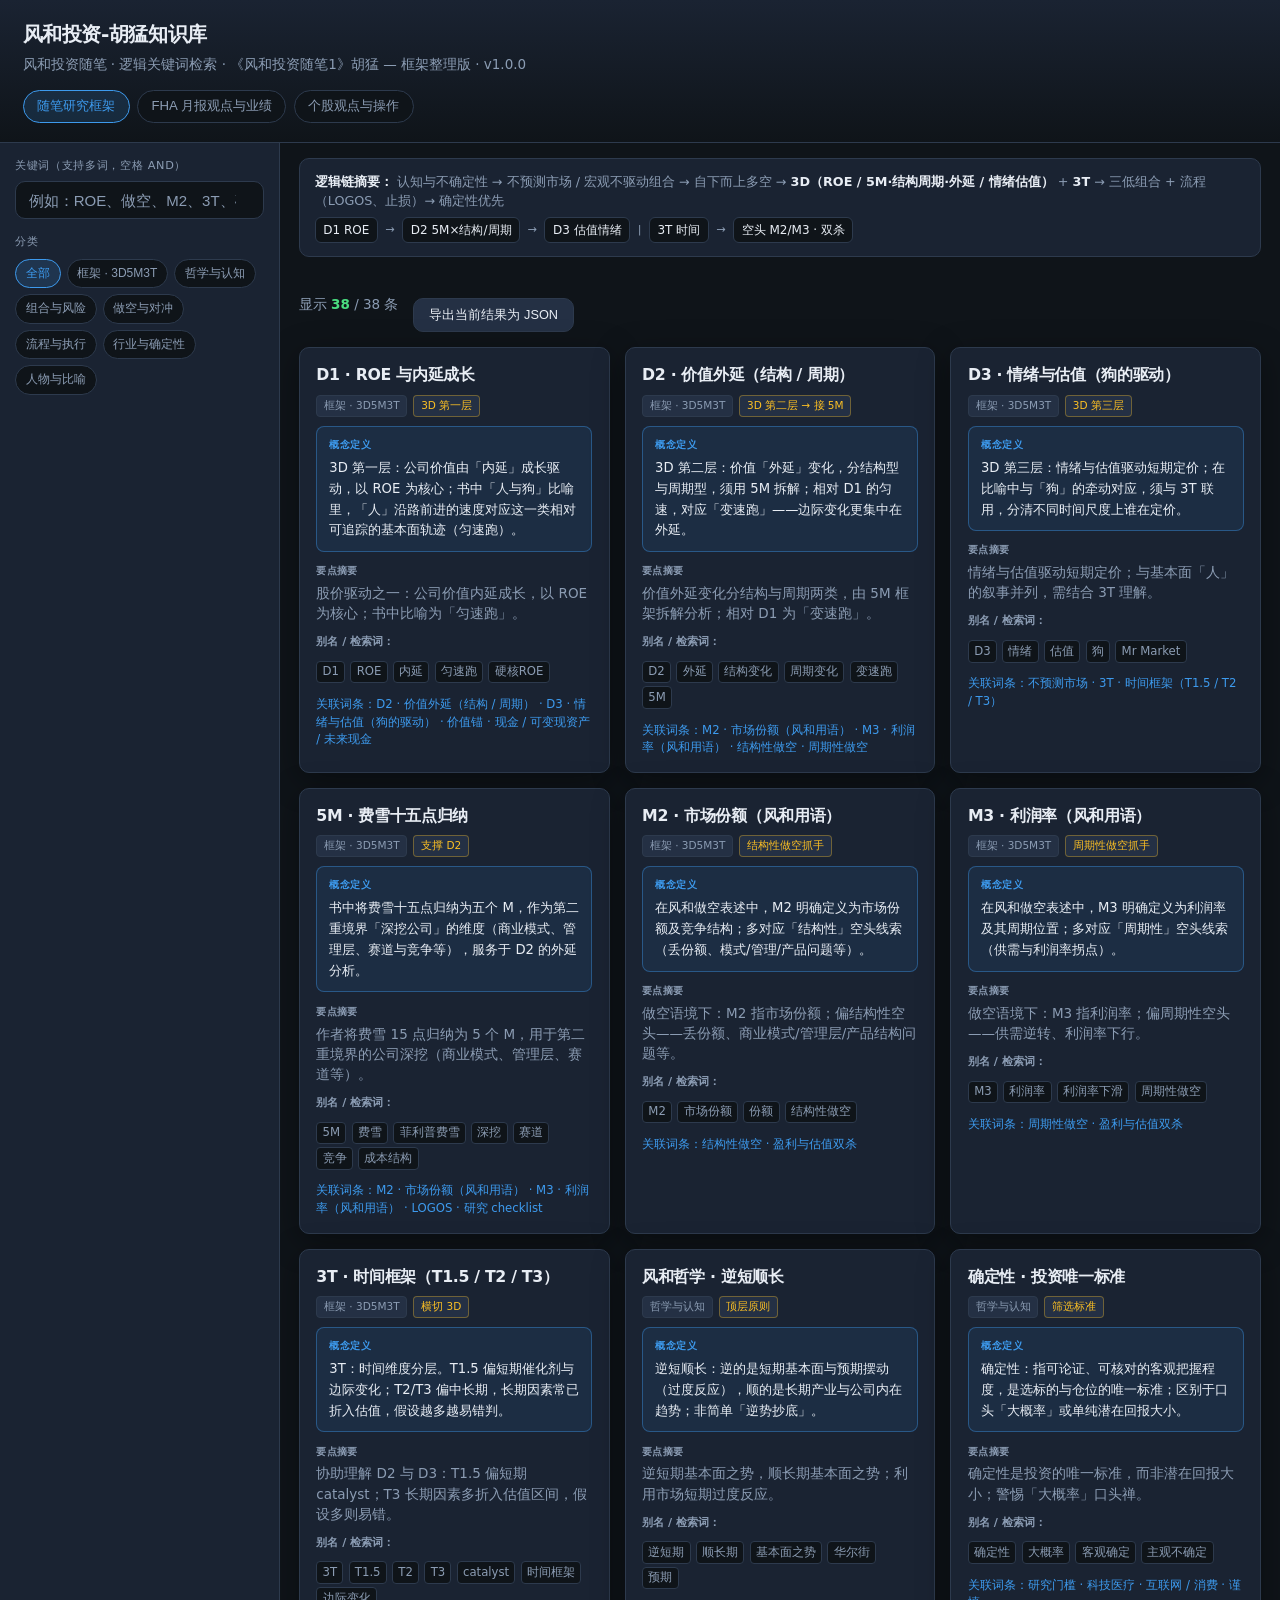
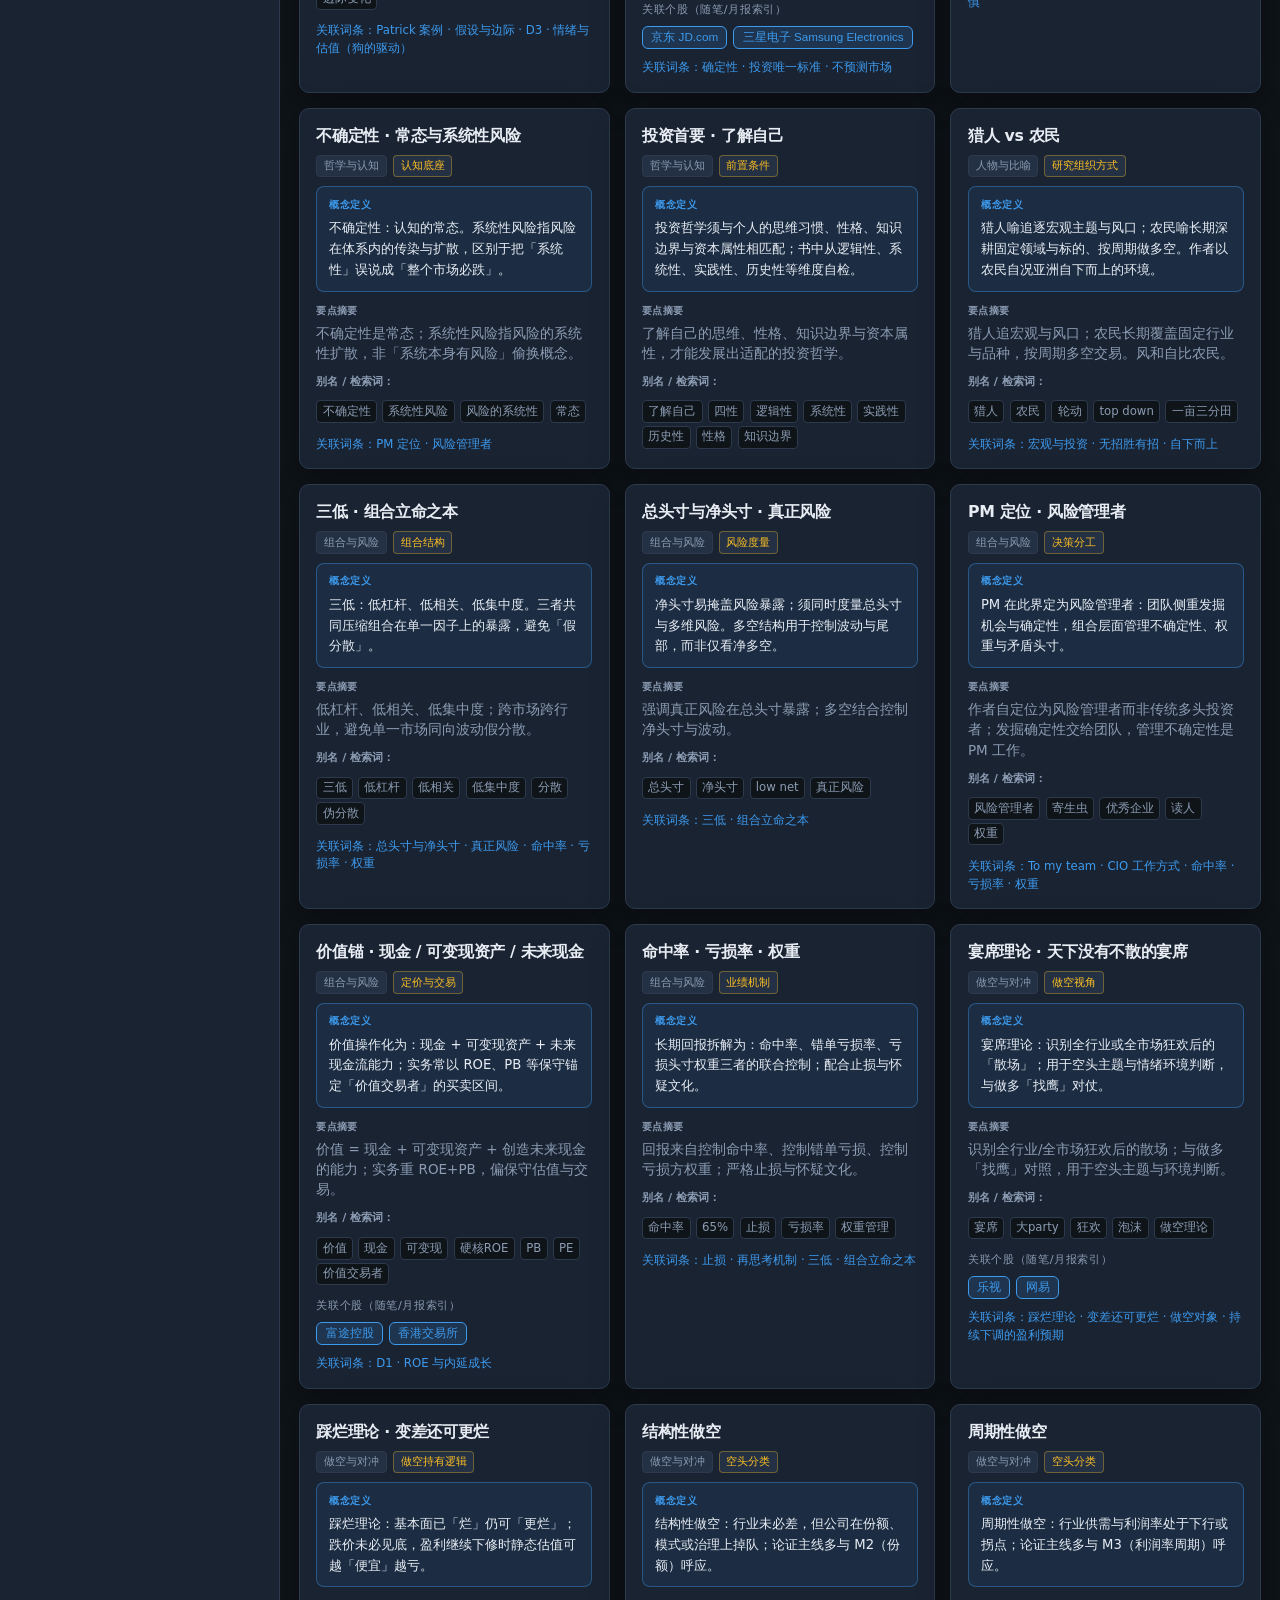
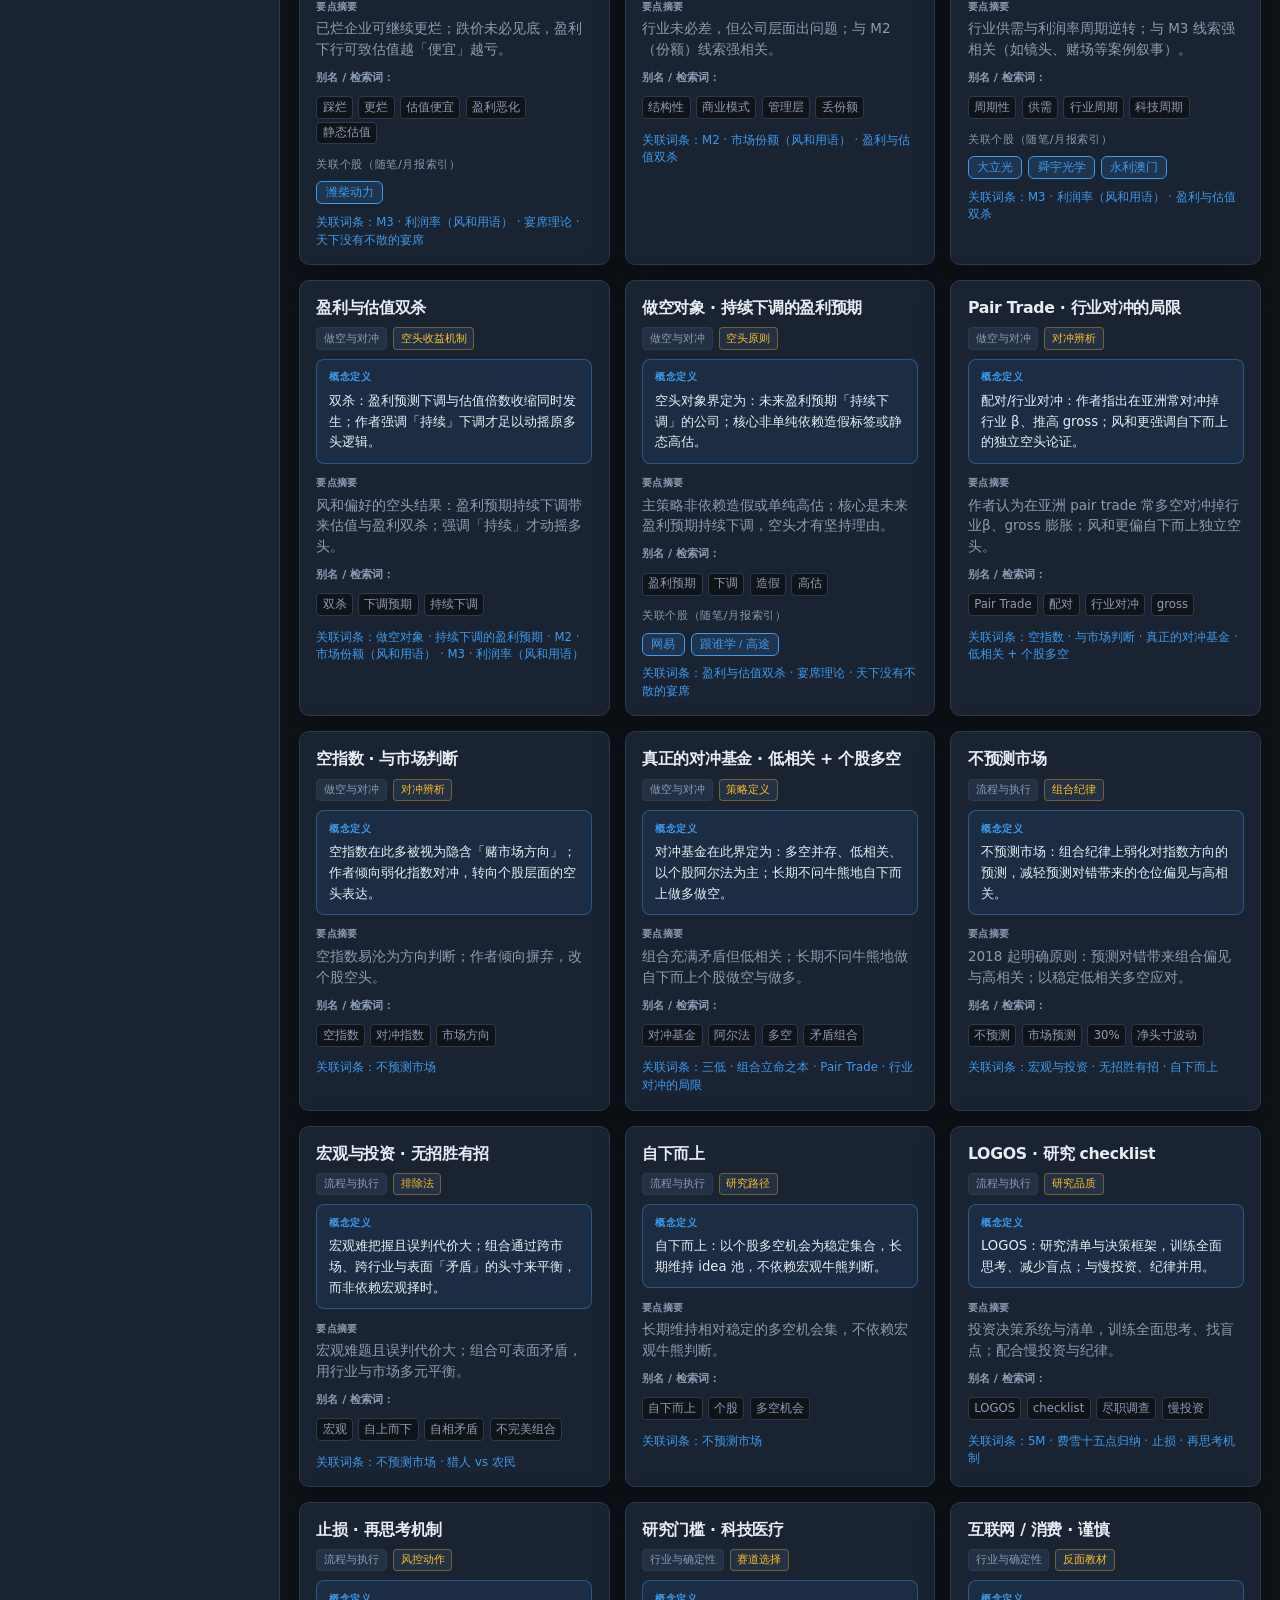
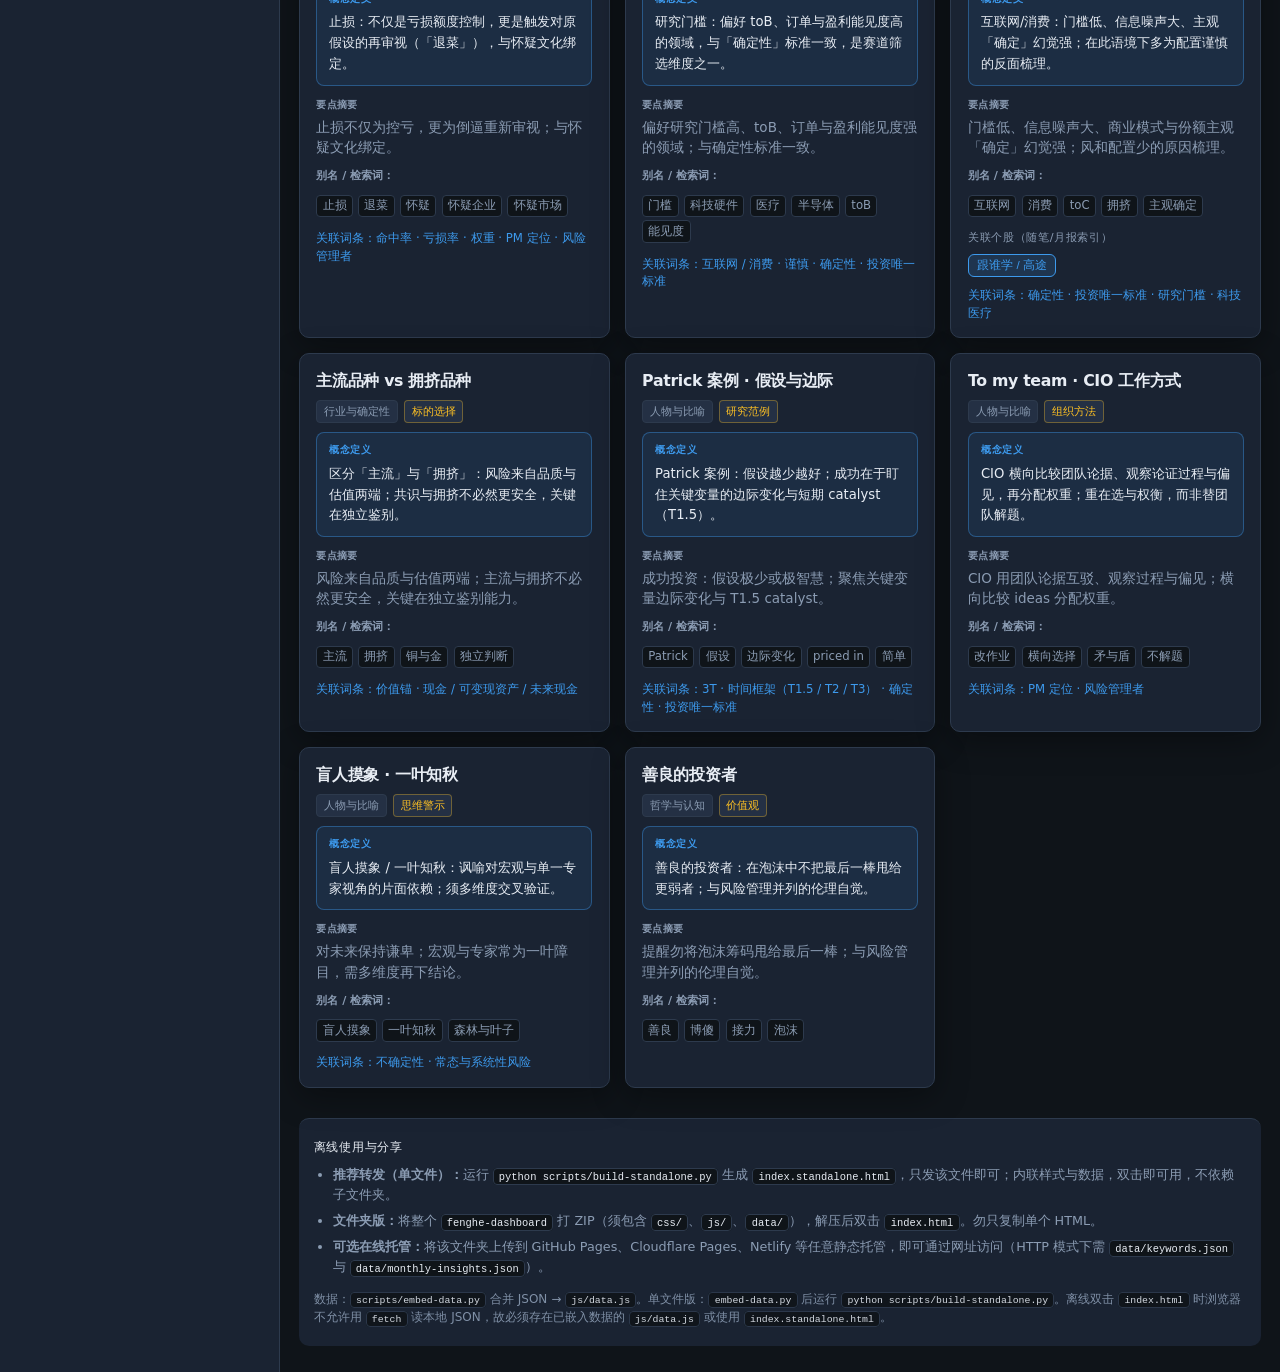
==== commit a0bb2674: "更新代码和样式" ====
--- a/index.standalone.html
+++ b/index.standalone.html
@@ -309,6 +309,38 @@
   margin-bottom: 0.6rem;
 }
 
+.card .entry-definition {
+  margin: 0 0 0.75rem;
+  padding: 0.65rem 0.8rem;
+  border-radius: 8px;
+  border: 1px solid rgba(61, 154, 237, 0.4);
+  background: rgba(61, 154, 237, 0.09);
+}
+
+.card .def-label {
+  display: block;
+  font-size: 0.68rem;
+  font-weight: 600;
+  letter-spacing: 0.06em;
+  color: var(--accent);
+  margin-bottom: 0.4rem;
+}
+
+.card .def-body {
+  margin: 0;
+  font-size: 0.88rem;
+  line-height: 1.58;
+  color: var(--text);
+}
+
+.card .summary-label {
+  font-size: 0.68rem;
+  font-weight: 600;
+  color: var(--muted);
+  margin: 0 0 0.3rem;
+  letter-spacing: 0.04em;
+}
+
 .badge {
   font-size: 0.7rem;
   padding: 0.15rem 0.45rem;
@@ -1030,7 +1062,8 @@
         "d2",
         "d3",
         "value-anchor"
-      ]
+      ],
+      "definition": "3D 第一层：公司价值由「内延」成长驱动，以 ROE 为核心；书中「人与狗」比喻里，「人」沿路前进的速度对应这一类相对可追踪的基本面轨迹（匀速跑）。"
     },
     {
       "id": "d2",
@@ -1056,7 +1089,8 @@
         "m3-margin",
         "structural-short",
         "cyclical-short"
-      ]
+      ],
+      "definition": "3D 第二层：价值「外延」变化，分结构型与周期型，须用 5M 拆解；相对 D1 的匀速，对应「变速跑」——边际变化更集中在外延。"
     },
     {
       "id": "d3",
@@ -1079,7 +1113,8 @@
       "seeAlso": [
         "no-predict-market",
         "t-framework"
-      ]
+      ],
+      "definition": "3D 第三层：情绪与估值驱动短期定价；在比喻中与「狗」的牵动对应，须与 3T 联用，分清不同时间尺度上谁在定价。"
     },
     {
       "id": "5m-fisher",
@@ -1104,7 +1139,8 @@
         "m2-share",
         "m3-margin",
         "logos"
-      ]
+      ],
+      "definition": "书中将费雪十五点归纳为五个 M，作为第二重境界「深挖公司」的维度（商业模式、管理层、赛道与竞争等），服务于 D2 的外延分析。"
     },
     {
       "id": "m2-share",
@@ -1126,7 +1162,8 @@
       "seeAlso": [
         "structural-short",
         "dual-kill"
-      ]
+      ],
+      "definition": "在风和做空表述中，M2 明确定义为市场份额及竞争结构；多对应「结构性」空头线索（丢份额、模式/管理/产品问题等）。"
     },
     {
       "id": "m3-margin",
@@ -1148,7 +1185,8 @@
       "seeAlso": [
         "cyclical-short",
         "dual-kill"
-      ]
+      ],
+      "definition": "在风和做空表述中，M3 明确定义为利润率及其周期位置；多对应「周期性」空头线索（供需与利润率拐点）。"
     },
     {
       "id": "t-framework",
@@ -1172,7 +1210,8 @@
       "seeAlso": [
         "patrick",
         "d3"
-      ]
+      ],
+      "definition": "3T：时间维度分层。T1.5 偏短期催化剂与边际变化；T2/T3 偏中长期，长期因素常已折入估值，假设越多越易错判。"
     },
     {
       "id": "fenghe-philosophy",
@@ -1197,7 +1236,8 @@
       "relatedStockIds": [
         "jd",
         "samsung-elec"
-      ]
+      ],
+      "definition": "逆短顺长：逆的是短期基本面与预期摆动（过度反应），顺的是长期产业与公司内在趋势；非简单「逆势抄底」。"
     },
     {
       "id": "certainty",
@@ -1218,7 +1258,8 @@
       "seeAlso": [
         "barrier",
         "internet-caution"
-      ]
+      ],
+      "definition": "确定性：指可论证、可核对的客观把握程度，是选标的与仓位的唯一标准；区别于口头「大概率」或单纯潜在回报大小。"
     },
     {
       "id": "uncertainty",
@@ -1238,7 +1279,8 @@
       "logicRole": "认知底座",
       "seeAlso": [
         "pm-risk-manager"
-      ]
+      ],
+      "definition": "不确定性：认知的常态。系统性风险指风险在体系内的传染与扩散，区别于把「系统性」误说成「整个市场必跌」。"
     },
     {
       "id": "know-yourself",
@@ -1259,7 +1301,8 @@
       ],
       "summary": "了解自己的思维、性格、知识边界与资本属性，才能发展出适配的投资哲学。",
       "logicRole": "前置条件",
-      "seeAlso": []
+      "seeAlso": [],
+      "definition": "投资哲学须与个人的思维习惯、性格、知识边界与资本属性相匹配；书中从逻辑性、系统性、实践性、历史性等维度自检。"
     },
     {
       "id": "hunter-farmer",
@@ -1281,7 +1324,8 @@
       "seeAlso": [
         "no-macro",
         "bottom-up"
-      ]
+      ],
+      "definition": "猎人喻追逐宏观主题与风口；农民喻长期深耕固定领域与标的、按周期做多空。作者以农民自况亚洲自下而上的环境。"
     },
     {
       "id": "three-low",
@@ -1304,7 +1348,8 @@
       "seeAlso": [
         "gross-net",
         "hit-rate"
-      ]
+      ],
+      "definition": "三低：低杠杆、低相关、低集中度。三者共同压缩组合在单一因子上的暴露，避免「假分散」。"
     },
     {
       "id": "gross-net",
@@ -1324,7 +1369,8 @@
       "logicRole": "风险度量",
       "seeAlso": [
         "three-low"
-      ]
+      ],
+      "definition": "净头寸易掩盖风险暴露；须同时度量总头寸与多维风险。多空结构用于控制波动与尾部，而非仅看净多空。"
     },
     {
       "id": "pm-risk-manager",
@@ -1346,7 +1392,8 @@
       "seeAlso": [
         "to-team",
         "hit-rate"
-      ]
+      ],
+      "definition": "PM 在此界定为风险管理者：团队侧重发掘机会与确定性，组合层面管理不确定性、权重与矛盾头寸。"
     },
     {
       "id": "value-anchor",
@@ -1373,7 +1420,8 @@
       "relatedStockIds": [
         "futu",
         "hkex"
-      ]
+      ],
+      "definition": "价值操作化为：现金 + 可变现资产 + 未来现金流能力；实务常以 ROE、PB 等保守锚定「价值交易者」的买卖区间。"
     },
     {
       "id": "hit-rate",
@@ -1394,7 +1442,8 @@
       "seeAlso": [
         "stop-loss",
         "three-low"
-      ]
+      ],
+      "definition": "长期回报拆解为：命中率、错单亏损率、亏损头寸权重三者的联合控制；配合止损与怀疑文化。"
     },
     {
       "id": "party-theory",
@@ -1420,7 +1469,8 @@
       "relatedStockIds": [
         "leeco",
         "netease"
-      ]
+      ],
+      "definition": "宴席理论：识别全行业或全市场狂欢后的「散场」；用于空头主题与情绪环境判断，与做多「找鹰」对仗。"
     },
     {
       "id": "step-on-bad",
@@ -1445,7 +1495,8 @@
       ],
       "relatedStockIds": [
         "weichai"
-      ]
+      ],
+      "definition": "踩烂理论：基本面已「烂」仍可「更烂」；跌价未必见底，盈利继续下修时静态估值可越「便宜」越亏。"
     },
     {
       "id": "structural-short",
@@ -1466,7 +1517,8 @@
       "seeAlso": [
         "m2-share",
         "dual-kill"
-      ]
+      ],
+      "definition": "结构性做空：行业未必差，但公司在份额、模式或治理上掉队；论证主线多与 M2（份额）呼应。"
     },
     {
       "id": "cyclical-short",
@@ -1492,7 +1544,8 @@
         "largan",
         "sunny-optical",
         "wynn-macau"
-      ]
+      ],
+      "definition": "周期性做空：行业供需与利润率处于下行或拐点；论证主线多与 M3（利润率周期）呼应。"
     },
     {
       "id": "dual-kill",
@@ -1513,7 +1566,8 @@
         "short-earnings",
         "m2-share",
         "m3-margin"
-      ]
+      ],
+      "definition": "双杀：盈利预测下调与估值倍数收缩同时发生；作者强调「持续」下调才足以动摇原多头逻辑。"
     },
     {
       "id": "short-earnings",
@@ -1538,7 +1592,8 @@
       "relatedStockIds": [
         "netease",
         "gsx"
-      ]
+      ],
+      "definition": "空头对象界定为：未来盈利预期「持续下调」的公司；核心非单纯依赖造假标签或静态高估。"
     },
     {
       "id": "pair-trade",
@@ -1559,7 +1614,8 @@
       "seeAlso": [
         "index-short",
         "true-hedge-fund"
-      ]
+      ],
+      "definition": "配对/行业对冲：作者指出在亚洲常对冲掉行业 β、推高 gross；风和更强调自下而上的独立空头论证。"
     },
     {
       "id": "index-short",
@@ -1577,7 +1633,8 @@
       "logicRole": "对冲辨析",
       "seeAlso": [
         "no-predict-market"
-      ]
+      ],
+      "definition": "空指数在此多被视为隐含「赌市场方向」；作者倾向弱化指数对冲，转向个股层面的空头表达。"
     },
     {
       "id": "true-hedge-fund",
@@ -1597,7 +1654,8 @@
       "seeAlso": [
         "three-low",
         "pair-trade"
-      ]
+      ],
+      "definition": "对冲基金在此界定为：多空并存、低相关、以个股阿尔法为主；长期不问牛熊地自下而上做多做空。"
     },
     {
       "id": "no-predict-market",
@@ -1618,7 +1676,8 @@
       "seeAlso": [
         "no-macro",
         "bottom-up"
-      ]
+      ],
+      "definition": "不预测市场：组合纪律上弱化对指数方向的预测，减轻预测对错带来的仓位偏见与高相关。"
     },
     {
       "id": "no-macro",
@@ -1638,7 +1697,8 @@
       "seeAlso": [
         "no-predict-market",
         "hunter-farmer"
-      ]
+      ],
+      "definition": "宏观难把握且误判代价大；组合通过跨市场、跨行业与表面「矛盾」的头寸来平衡，而非依赖宏观择时。"
     },
     {
       "id": "bottom-up",
@@ -1656,7 +1716,8 @@
       "logicRole": "研究路径",
       "seeAlso": [
         "no-predict-market"
-      ]
+      ],
+      "definition": "自下而上：以个股多空机会为稳定集合，长期维持 idea 池，不依赖宏观牛熊判断。"
     },
     {
       "id": "logos",
@@ -1677,7 +1738,8 @@
       "seeAlso": [
         "5m-fisher",
         "stop-loss"
-      ]
+      ],
+      "definition": "LOGOS：研究清单与决策框架，训练全面思考、减少盲点；与慢投资、纪律并用。"
     },
     {
       "id": "stop-loss",
@@ -1698,7 +1760,8 @@
       "seeAlso": [
         "hit-rate",
         "pm-risk-manager"
-      ]
+      ],
+      "definition": "止损：不仅是亏损额度控制，更是触发对原假设的再审视（「退菜」），与怀疑文化绑定。"
     },
     {
       "id": "barrier",
@@ -1721,7 +1784,8 @@
       "seeAlso": [
         "internet-caution",
         "certainty"
-      ]
+      ],
+      "definition": "研究门槛：偏好 toB、订单与盈利能见度高的领域，与「确定性」标准一致，是赛道筛选维度之一。"
     },
     {
       "id": "internet-caution",
@@ -1746,7 +1810,8 @@
       ],
       "relatedStockIds": [
         "gsx"
-      ]
+      ],
+      "definition": "互联网/消费：门槛低、信息噪声大、主观「确定」幻觉强；在此语境下多为配置谨慎的反面梳理。"
     },
     {
       "id": "mainstream-crowded",
@@ -1766,7 +1831,8 @@
       "logicRole": "标的选择",
       "seeAlso": [
         "value-anchor"
-      ]
+      ],
+      "definition": "区分「主流」与「拥挤」：风险来自品质与估值两端；共识与拥挤不必然更安全，关键在独立鉴别。"
     },
     {
       "id": "patrick",
@@ -1788,7 +1854,8 @@
       "seeAlso": [
         "t-framework",
         "certainty"
-      ]
+      ],
+      "definition": "Patrick 案例：假设越少越好；成功在于盯住关键变量的边际变化与短期 catalyst（T1.5）。"
     },
     {
       "id": "to-team",
@@ -1808,7 +1875,8 @@
       "logicRole": "组织方法",
       "seeAlso": [
         "pm-risk-manager"
-      ]
+      ],
+      "definition": "CIO 横向比较团队论据、观察论证过程与偏见，再分配权重；重在选与权衡，而非替团队解题。"
     },
     {
       "id": "blind-men",
@@ -1826,7 +1894,8 @@
       "logicRole": "思维警示",
       "seeAlso": [
         "uncertainty"
-      ]
+      ],
+      "definition": "盲人摸象 / 一叶知秋：讽喻对宏观与单一专家视角的片面依赖；须多维度交叉验证。"
     },
     {
       "id": "kind-investor",
@@ -1844,7 +1913,8 @@
       ],
       "summary": "提醒勿将泡沫筹码甩给最后一棒；与风险管理并列的伦理自觉。",
       "logicRole": "价值观",
-      "seeAlso": []
+      "seeAlso": [],
+      "definition": "善良的投资者：在泡沫中不把最后一棒甩给更弱者；与风险管理并列的伦理自觉。"
     }
   ],
   "monthlyInsights": {
@@ -3126,6 +3196,7 @@
     const hay = [
       entry.title,
       entry.summary,
+      entry.definition || "",
       entry.logicRole || "",
       (entry.tags || []).join(" "),
       (entry.aliases || []).join(" "),
@@ -3358,6 +3429,15 @@
         const relRow = relStocks
           ? `<p class="category-label" style="margin-top:0.65rem;">关联个股（随笔/月报索引）</p><div class="bridge-row">${relStocks}</div>`
           : "";
+        const defBlock = entry.definition
+          ? `<div class="entry-definition" role="region" aria-label="随笔语境下的定义">
+          <span class="def-label">概念定义</span>
+          <p class="def-body">${highlight(entry.definition, q)}</p>
+        </div>`
+          : "";
+        const summaryBlock = entry.definition
+          ? `<p class="summary-label">要点摘要</p><p class="summary">${highlight(entry.summary, q)}</p>`
+          : `<p class="summary">${highlight(entry.summary, q)}</p>`;
         return `
         <article class="card" data-id="${escapeHtml(entry.id)}">
           <h2>${highlight(entry.title, q)}</h2>
@@ -3365,7 +3445,8 @@
             <span class="badge">${escapeHtml(catLabel)}</span>
             ${entry.logicRole ? `<span class="badge logic">${highlight(entry.logicRole, q)}</span>` : ""}
           </div>
-          <p class="summary">${highlight(entry.summary, q)}</p>
+          ${defBlock}
+          ${summaryBlock}
           <div class="aliases"><strong style="color:var(--muted);font-size:0.75rem;">别名 / 检索词：</strong></div>
           <div class="aliases">${aliases}</div>
           ${relRow}
